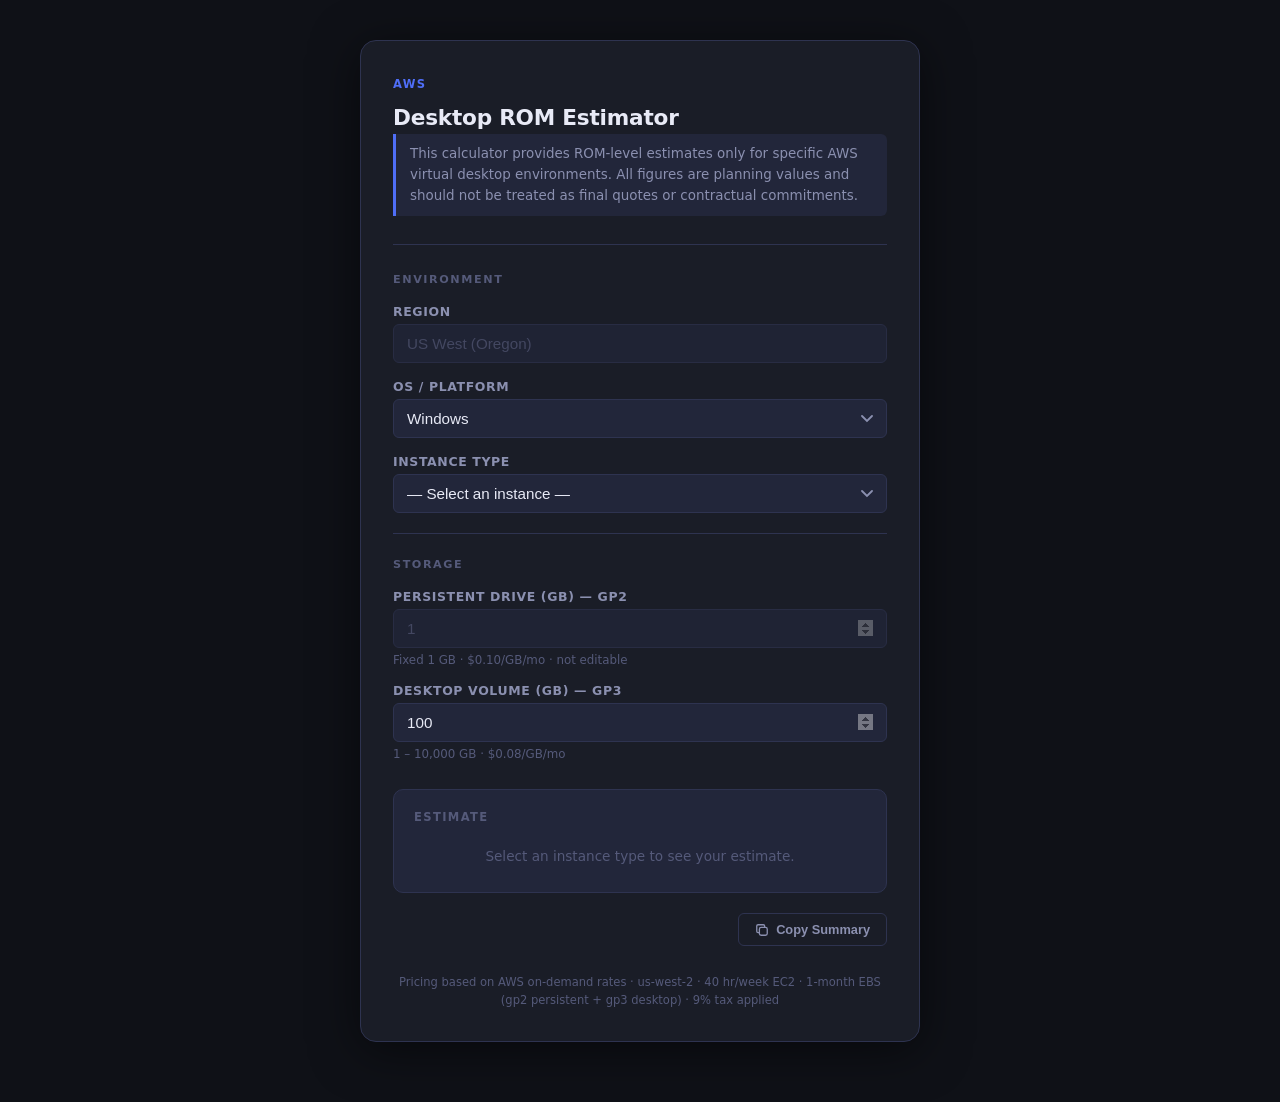
==== index.html @ 1c87abca "added g4dn.xlarge instance" ====
<!DOCTYPE html>
<html lang="en">
<head>
  <meta charset="UTF-8" />
  <meta name="viewport" content="width=device-width, initial-scale=1.0" />
  <title>Desktop ROM Estimator</title>
  <style>
    *, *::before, *::after { box-sizing: border-box; margin: 0; padding: 0; }

    :root {
      --bg: #0f1117;
      --surface: #1a1d27;
      --surface2: #22263a;
      --border: #2e3350;
      --accent: #4f6ef7;
      --accent-glow: rgba(79,110,247,0.18);
      --text: #e8eaf6;
      --text-muted: #8b90b0;
      --text-dim: #555a7a;
      --green: #3ecf8e;
      --amber: #f5a623;
      --red: #e05c5c;
      --radius: 10px;
      --radius-sm: 6px;
    }

    body {
      font-family: 'Inter', 'Segoe UI', system-ui, sans-serif;
      background: var(--bg);
      color: var(--text);
      min-height: 100vh;
      display: flex;
      align-items: flex-start;
      justify-content: center;
      padding: 40px 16px 60px;
    }

    .card {
      background: var(--surface);
      border: 1px solid var(--border);
      border-radius: 16px;
      width: 100%;
      max-width: 560px;
      padding: 36px 32px 32px;
      box-shadow: 0 8px 48px rgba(0,0,0,0.5);
    }

    /* ── Header ── */
    .header { margin-bottom: 28px; }
    .header h1 {
      font-size: 1.35rem;
      font-weight: 700;
      letter-spacing: -0.01em;
      color: var(--text);
      margin-bottom: 4px;
    }
    .header .subtitle {
      font-size: 0.72rem;
      font-weight: 600;
      letter-spacing: 0.12em;
      text-transform: uppercase;
      color: var(--accent);
      margin-bottom: 14px;
    }
    .header .disclaimer {
      font-size: 0.84rem;
      color: var(--text-muted);
      line-height: 1.55;
      background: var(--surface2);
      border-left: 3px solid var(--accent);
      border-radius: 0 var(--radius-sm) var(--radius-sm) 0;
      padding: 10px 14px;
    }

    /* ── Divider ── */
    .divider {
      border: none;
      border-top: 1px solid var(--border);
      margin: 24px 0;
    }

    /* ── Form ── */
    .form-grid {
      display: flex;
      flex-direction: column;
      gap: 16px;
    }

    .field { display: flex; flex-direction: column; gap: 5px; }
    .field label {
      font-size: 0.78rem;
      font-weight: 600;
      letter-spacing: 0.05em;
      text-transform: uppercase;
      color: var(--text-muted);
    }

    .field input,
    .field select {
      background: var(--surface2);
      border: 1px solid var(--border);
      border-radius: var(--radius-sm);
      color: var(--text);
      font-size: 0.95rem;
      padding: 10px 13px;
      width: 100%;
      outline: none;
      transition: border-color 0.15s, box-shadow 0.15s;
      appearance: none;
      -webkit-appearance: none;
    }
    .field select {
      background-image: url("data:image/svg+xml,%3Csvg xmlns='http://www.w3.org/2000/svg' width='12' height='8' viewBox='0 0 12 8'%3E%3Cpath d='M1 1l5 5 5-5' stroke='%238b90b0' stroke-width='1.8' fill='none' stroke-linecap='round'/%3E%3C/svg%3E");
      background-repeat: no-repeat;
      background-position: right 13px center;
      padding-right: 36px;
      cursor: pointer;
    }
    .field input:focus,
    .field select:focus {
      border-color: var(--accent);
      box-shadow: 0 0 0 3px var(--accent-glow);
    }
    .field input[readonly],
    .field input:disabled {
      color: var(--text-dim);
      cursor: not-allowed;
      opacity: 0.7;
    }
    .field input[type="number"]::-webkit-inner-spin-button,
    .field input[type="number"]::-webkit-outer-spin-button { opacity: 0.4; }

    /* Checkbox — must NOT inherit the input reset rules */
    .field input[type="checkbox"] {
      appearance: auto;
      -webkit-appearance: auto;
      background: revert;
      border: revert;
      padding: revert;
      width: 15px;
      height: 15px;
      accent-color: var(--accent);
      cursor: pointer;
      flex-shrink: 0;
      transition: none;
      box-shadow: none;
    }
    .field input[type="checkbox"]:focus {
      border: revert;
      box-shadow: none;
    }

    .field select option:disabled {
      color: var(--text);
      background: var(--surface2);
    }

    .field .hint {
      font-size: 0.74rem;
      color: var(--text-dim);
    }

    /* ── Section label ── */
    .section-label {
      font-size: 0.7rem;
      font-weight: 700;
      letter-spacing: 0.14em;
      text-transform: uppercase;
      color: var(--text-dim);
      margin-bottom: 2px;
      margin-top: 4px;
    }

    /* ── Results ── */
    .results {
      background: var(--surface2);
      border: 1px solid var(--border);
      border-radius: var(--radius);
      padding: 20px;
      margin-top: 28px;
    }
    .results-title {
      font-size: 0.72rem;
      font-weight: 700;
      letter-spacing: 0.12em;
      text-transform: uppercase;
      color: var(--text-dim);
      margin-bottom: 16px;
    }

    .result-row {
      display: flex;
      justify-content: space-between;
      align-items: baseline;
      padding: 8px 0;
      border-bottom: 1px solid var(--border);
      gap: 12px;
    }
    .result-row:last-child { border-bottom: none; padding-bottom: 0; }

    .result-row .label {
      font-size: 0.85rem;
      color: var(--text-muted);
      flex-shrink: 0;
    }
    .result-row .sub {
      font-size: 0.72rem;
      color: var(--text-dim);
      margin-top: 2px;
    }
    .result-row .value {
      font-size: 1rem;
      font-weight: 600;
      font-variant-numeric: tabular-nums;
      color: var(--text);
      text-align: right;
    }
    .result-row.total .label { font-size: 0.9rem; font-weight: 700; color: var(--text); }
    .result-row.total .value { font-size: 1.25rem; color: var(--green); }

    .placeholder-msg {
      font-size: 0.85rem;
      color: var(--text-dim);
      text-align: center;
      padding: 8px 0;
    }

    /* ── Copy button ── */
    .copy-row {
      display: flex;
      justify-content: flex-end;
      margin-top: 20px;
    }
    .btn-copy {
      display: inline-flex;
      align-items: center;
      gap: 7px;
      background: transparent;
      border: 1px solid var(--border);
      border-radius: var(--radius-sm);
      color: var(--text-muted);
      font-size: 0.8rem;
      font-weight: 600;
      padding: 8px 16px;
      cursor: pointer;
      transition: border-color 0.15s, color 0.15s, background 0.15s;
    }
    .btn-copy:hover {
      border-color: var(--accent);
      color: var(--text);
      background: var(--accent-glow);
    }
    .btn-copy.copied {
      border-color: var(--green);
      color: var(--green);
    }
    .btn-copy svg { flex-shrink: 0; }

    /* ── Footer ── */
    .footer {
      margin-top: 28px;
      font-size: 0.72rem;
      color: var(--text-dim);
      text-align: center;
      line-height: 1.5;
    }
  </style>
</head>
<body>
<div class="card">

  <!-- Header -->
  <div class="header">
    <div class="subtitle">AWS</div>
    <h1>Desktop ROM Estimator</h1>
    <p class="disclaimer">
      This calculator provides ROM-level estimates only for specific AWS virtual desktop environments.
      All figures are planning values and should not be treated as
      final quotes or contractual commitments.
    </p>
  </div>

  <hr class="divider" />

  <!-- Form -->
  <div class="form-grid">

    <div class="section-label">Environment</div>

    <div class="field">
      <label for="region">Region</label>
      <input id="region" type="text" value="US West (Oregon)" readonly />
    </div>

    <div class="field">
      <label for="os">OS / Platform</label>
      <select id="os">
        <option value="linux">Linux</option>
        <option value="windows" selected>Windows</option>
      </select>
    </div>

    <div class="field">
      <label for="instance">Instance Type</label>
      <select id="instance">
        <option value="" selected>— Select an instance —</option>
        <option value="t3a.large">t3a.large</option>
        <option value="t3a.xlarge">t3a.xlarge</option>
        <option value="m5.xlarge">m5.xlarge</option>
        <option value="g4ad.xlarge">g4ad.xlarge</option>
        <option value="g4dn.xlarge">g4dn.xlarge</option>
      </select>
    </div>

    <div class="field" id="marketplace-field" style="display:none">
      <label style="display:flex;align-items:center;gap:8px;cursor:pointer;text-transform:none;letter-spacing:0;font-size:0.88rem;font-weight:500;color:var(--text-muted)">
        <input type="checkbox" id="marketplace-ubuntu" />
        Marketplace Ubuntu? <span style="font-size:0.72rem;color:var(--text-dim);margin-left:4px">(+$0.05/hr)</span>
      </label>
    </div>

    <hr class="divider" style="margin:4px 0" />
    <div class="section-label">Storage</div>

    <div class="field">
      <label for="persistent">Persistent Drive (GB) — gp2</label>
      <input id="persistent" type="number" value="1" readonly />
      <span class="hint">Fixed 1 GB · $0.10/GB/mo · not editable</span>
    </div>

    <div class="field">
      <label for="desktop">Desktop Volume (GB) — gp3</label>
      <input id="desktop" type="number" value="100" min="1" max="10000" />
      <span class="hint">1 – 10,000 GB · $0.08/GB/mo</span>
    </div>

  </div>

  <!-- Results -->
  <div class="results" id="results">
    <div class="results-title">Estimate</div>
    <div class="placeholder-msg" id="placeholder">Select an instance type to see your estimate.</div>

    <div id="result-rows" style="display:none">
      <div class="result-row">
        <div>
          <div class="label">EC2 Compute — 1 week</div>
          <div class="sub" id="ec2-sub"></div>
        </div>
        <div class="value" id="ec2-val"></div>
      </div>
      <div class="result-row">
        <div>
          <div class="label">EBS Storage — 1 month</div>
          <div class="sub" id="ebs-sub"></div>
        </div>
        <div class="value" id="ebs-val"></div>
      </div>
      <div class="result-row total">
        <div>
          <div class="label">Monthly Total</div>
          <div class="sub" style="font-size:0.7rem;color:var(--text-dim)">EC2 × 4 wks + EBS · incl. 9% tax</div>
        </div>
        <div class="value" id="total-val"></div>
      </div>
    </div>
  </div>

  <!-- Copy button -->
  <div class="copy-row">
    <button class="btn-copy" id="copy-btn" onclick="copyEstimate()">
      <svg width="14" height="14" viewBox="0 0 16 16" fill="none" xmlns="http://www.w3.org/2000/svg">
        <rect x="5" y="5" width="9" height="9" rx="2" stroke="currentColor" stroke-width="1.5"/>
        <path d="M11 5V3.5A1.5 1.5 0 0 0 9.5 2H3.5A1.5 1.5 0 0 0 2 3.5V9.5A1.5 1.5 0 0 0 3.5 11H5" stroke="currentColor" stroke-width="1.5" stroke-linecap="round"/>
      </svg>
      Copy Summary
    </button>
  </div>

  <div class="footer">
    Pricing based on AWS on-demand rates · us-west-2 · 40 hr/week EC2 · 1-month EBS (gp2 persistent + gp3 desktop) · 9% tax applied
  </div>

</div>

<script>
  const RATES = {
    't3a.large':  { windows: 0.1028,   linux: 0.0752  },
    't3a.xlarge': { windows: 0.224,    linux: 0.1504  },
    'm5.xlarge':  { windows: 0.376,    linux: 0.192   },
    'g4ad.xlarge':{ windows: 0.56253,  linux: 0.37853 },
    'g4dn.xlarge':{ windows: 0.71,  linux: 0.526 },
  };

  const EBS_GP2_RATE = 0.10; // $/GB/month — persistent drive only
  const EBS_GP3_RATE = 0.08; // $/GB/month — desktop volume only
  const MARKETPLACE_UBUNTU_RATE = 0.05; // $/hr addon (Linux only)
  const TAX = 0.09;
  const EC2_HOURS = 40;

  function fmt(n) {
    return '$' + n.toLocaleString('en-US', { minimumFractionDigits: 2, maximumFractionDigits: 2 });
  }

  function calc() {
    const instance  = document.getElementById('instance').value;
    const os        = document.getElementById('os').value;
    const gbPersist = parseFloat(document.getElementById('persistent').value) || 1;
    const gbDesktop = parseFloat(document.getElementById('desktop').value) || 0;

    const placeholder = document.getElementById('placeholder');
    const resultRows  = document.getElementById('result-rows');

    if (!instance) {
      placeholder.style.display = '';
      resultRows.style.display  = 'none';
      return;
    }

    placeholder.style.display = 'none';
    resultRows.style.display  = '';

    const baseRate           = RATES[instance][os];
    const marketplaceChecked = os === 'linux' && document.getElementById('marketplace-ubuntu').checked;
    const effectiveRate      = baseRate + (marketplaceChecked ? MARKETPLACE_UBUNTU_RATE : 0);

    // EC2: 40 hrs × effective rate × (1 + tax)
    const ec2Total = effectiveRate * EC2_HOURS * (1 + TAX);

    // EBS: persistent drive on gp2, desktop volume on gp3 — priced independently
    const ebsGp2Total = gbPersist * EBS_GP2_RATE * (1 + TAX);
    const ebsGp3Total = gbDesktop * EBS_GP3_RATE * (1 + TAX);
    const ebsTotal    = ebsGp2Total + ebsGp3Total;

    // Monthly total: 4 weeks of EC2 + one month of EBS
    const monthlyTotal = (ec2Total * 4) + ebsTotal;

    const osLabel = os === 'windows' ? 'Windows' : 'Linux';
    const rateLabel = marketplaceChecked
      ? `${fmt(baseRate)}/hr + $0.05 Marketplace = ${fmt(effectiveRate)}/hr`
      : `${fmt(effectiveRate)}/hr`;

    document.getElementById('ec2-sub').textContent =
      `${instance} · ${osLabel} · ${rateLabel} × ${EC2_HOURS} hrs + 9% tax`;
    document.getElementById('ec2-val').textContent = fmt(ec2Total);

    document.getElementById('ebs-sub').textContent =
      `gp2: ${gbPersist} GB × $0.10  +  gp3: ${gbDesktop} GB × $0.08  +  9% tax`;
    document.getElementById('ebs-val').textContent = fmt(ebsTotal);

    document.getElementById('total-val').textContent = fmt(monthlyTotal);
  }

  function copyEstimate() {
    const instance  = document.getElementById('instance').value;
    const os        = document.getElementById('os').value;
    const gbPersist = parseFloat(document.getElementById('persistent').value) || 1;
    const gbDesktop = parseFloat(document.getElementById('desktop').value) || 0;

    if (!instance) {
      alert('Please select an instance type before copying.');
      return;
    }

    const osLabel            = os === 'windows' ? 'Windows' : 'Linux';
    const baseRate           = RATES[instance][os];
    const marketplaceChecked = os === 'linux' && document.getElementById('marketplace-ubuntu').checked;
    const effectiveRate      = baseRate + (marketplaceChecked ? MARKETPLACE_UBUNTU_RATE : 0);

    const ec2Total    = effectiveRate * EC2_HOURS * (1 + TAX);
    const ebsGp2Total = gbPersist * EBS_GP2_RATE * (1 + TAX);
    const ebsGp3Total = gbDesktop * EBS_GP3_RATE * (1 + TAX);
    const ebsTotal    = ebsGp2Total + ebsGp3Total;
    const monthlyTotal = (ec2Total * 4) + ebsTotal;

    const now = new Date().toLocaleDateString('en-US', { year: 'numeric', month: 'long', day: 'numeric' });
    const marketplaceLine = marketplaceChecked ? `  Marketplace Ubuntu:  Yes (+$0.05/hr)` : null;
    const rateLabel = marketplaceChecked
      ? `${fmt(baseRate)}/hr + $0.05 Marketplace = ${fmt(effectiveRate)}/hr`
      : `${fmt(effectiveRate)}/hr`;

    const lines = [
      '── AWS Desktop ROM Estimate ──',
      `Generated: ${now}`,
      '',
      'Configuration',
      `  Region:              US West (Oregon)`,
      `  OS / Platform:       ${osLabel}`,
      `  Instance Type:       ${instance}`,
      marketplaceLine,
      `  Persistent Drive:    ${gbPersist} GB (gp2 · $0.10/GB/mo)`,
      `  Desktop Volume:      ${gbDesktop} GB (gp3 · $0.08/GB/mo)`,
      '',
      'Estimate (ROM-level, incl. 9% tax)',
      `  EC2 Compute (1 wk):  ${fmt(ec2Total)}`,
      `    ${instance} · ${osLabel} · ${rateLabel} × ${EC2_HOURS} hrs`,
      '',
      `  EBS Storage (1 mo):  ${fmt(ebsTotal)}`,
      `    gp2: ${gbPersist} GB × $0.10  +  gp3: ${gbDesktop} GB × $0.08`,
      '',
      `  MONTHLY TOTAL:       ${fmt(monthlyTotal)}`,
      `    (EC2 × 4 wks + EBS)`,
      '',
      'Note: ROM-level estimate only. Not a final quote.',
    ].filter(l => l !== null).join('\n');

    navigator.clipboard.writeText(lines).then(() => {
      const btn = document.getElementById('copy-btn');
      btn.classList.add('copied');
      btn.innerHTML = `<svg width="14" height="14" viewBox="0 0 16 16" fill="none" xmlns="http://www.w3.org/2000/svg"><path d="M3 8l4 4 6-6" stroke="currentColor" stroke-width="2" stroke-linecap="round" stroke-linejoin="round"/></svg> Copied!`;
      setTimeout(() => {
        btn.classList.remove('copied');
        btn.innerHTML = `<svg width="14" height="14" viewBox="0 0 16 16" fill="none" xmlns="http://www.w3.org/2000/svg"><rect x="5" y="5" width="9" height="9" rx="2" stroke="currentColor" stroke-width="1.5"/><path d="M11 5V3.5A1.5 1.5 0 0 0 9.5 2H3.5A1.5 1.5 0 0 0 2 3.5V9.5A1.5 1.5 0 0 0 3.5 11H5" stroke="currentColor" stroke-width="1.5" stroke-linecap="round"/></svg> Copy Summary`;
      }, 2500);
    });
  }

  // Show/hide Marketplace Ubuntu checkbox; clear it when switching away from Linux
  function updateMarketplaceVisibility() {
    const os = document.getElementById('os').value;
    document.getElementById('marketplace-field').style.display = os === 'linux' ? '' : 'none';
    if (os !== 'linux') document.getElementById('marketplace-ubuntu').checked = false;
    calc();
  }

  // Wire up inputs
  document.getElementById('os').addEventListener('change', updateMarketplaceVisibility);
  document.getElementById('marketplace-ubuntu').addEventListener('change', calc);
  ['instance', 'desktop'].forEach(id => {
    document.getElementById(id).addEventListener('change', calc);
    document.getElementById(id).addEventListener('input', calc);
  });

  // Initial state (Windows selected by default — marketplace hidden)
  updateMarketplaceVisibility();
</script>
</body>
</html>
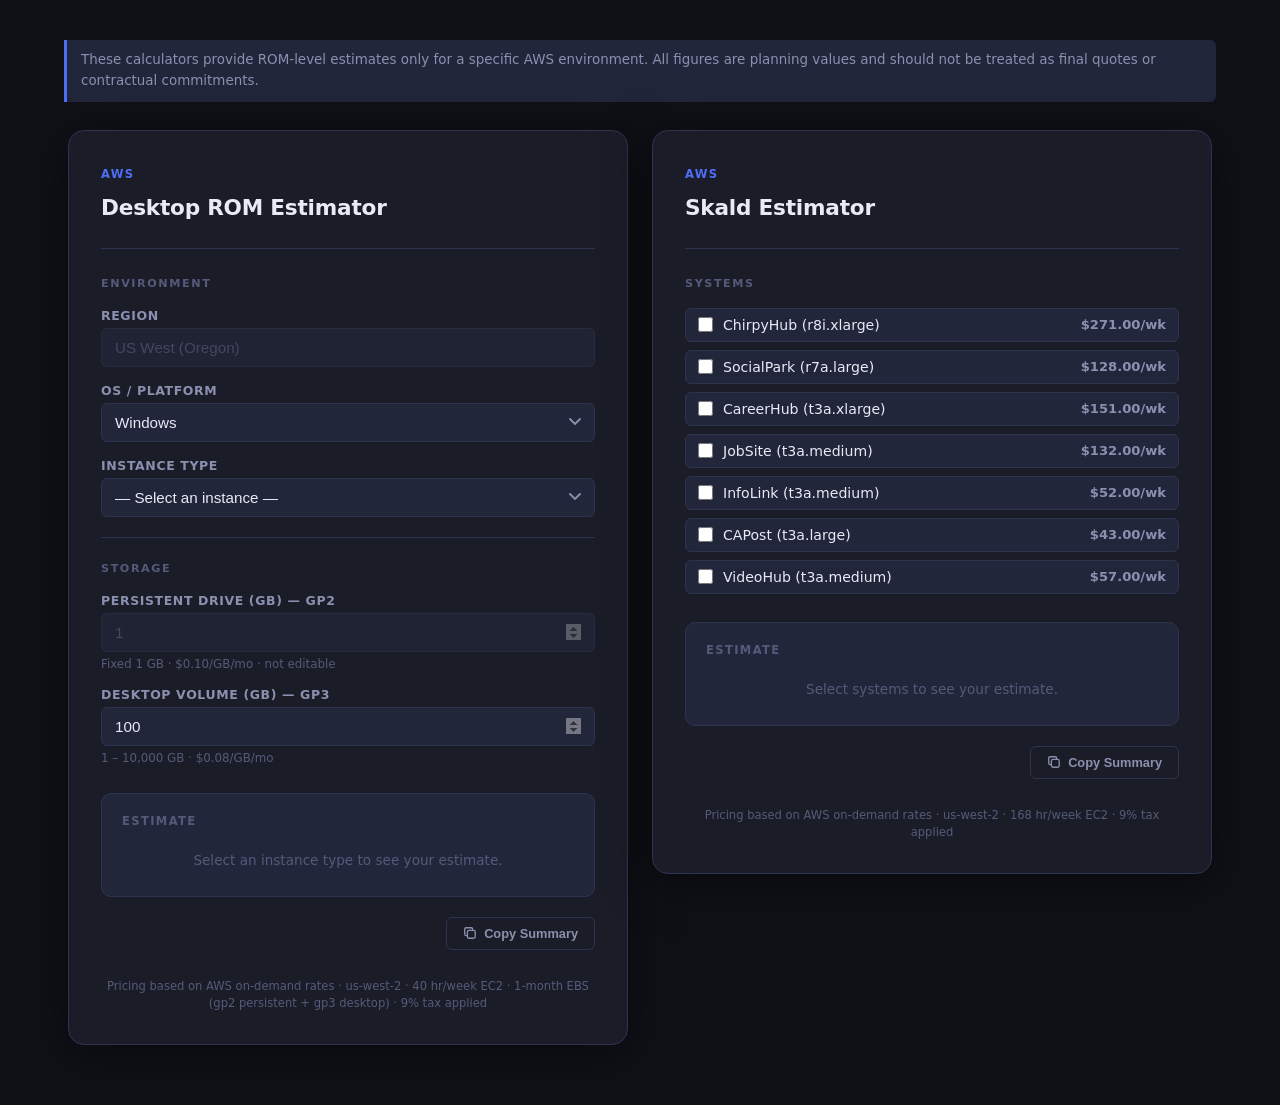
==== commit 66abbf9c: "added Skald estimator" ====
--- a/index.html
+++ b/index.html
@@ -29,10 +29,29 @@
       background: var(--bg);
       color: var(--text);
       min-height: 100vh;
+      padding: 40px 16px 60px;
+    }
+
+    /* ── Disclaimer ── */
+    .disclaimer {
+      max-width: 1152px;
+      margin: 0 auto 28px;
+      font-size: 0.84rem;
+      color: var(--text-muted);
+      line-height: 1.55;
+      background: var(--surface2);
+      border-left: 3px solid var(--accent);
+      border-radius: 0 var(--radius-sm) var(--radius-sm) 0;
+      padding: 10px 14px;
+    }
+
+    /* ── Card grid ── */
+    .page {
       display: flex;
+      flex-wrap: wrap;
+      gap: 24px;
+      justify-content: center;
       align-items: flex-start;
-      justify-content: center;
-      padding: 40px 16px 60px;
     }
 
     .card {
@@ -61,15 +80,6 @@
       text-transform: uppercase;
       color: var(--accent);
       margin-bottom: 14px;
-    }
-    .header .disclaimer {
-      font-size: 0.84rem;
-      color: var(--text-muted);
-      line-height: 1.55;
-      background: var(--surface2);
-      border-left: 3px solid var(--accent);
-      border-radius: 0 var(--radius-sm) var(--radius-sm) 0;
-      padding: 10px 14px;
     }
 
     /* ── Divider ── */
@@ -150,11 +160,6 @@
       box-shadow: none;
     }
 
-    .field select option:disabled {
-      color: var(--text);
-      background: var(--surface2);
-    }
-
     .field .hint {
       font-size: 0.74rem;
       color: var(--text-dim);
@@ -169,6 +174,49 @@
       color: var(--text-dim);
       margin-bottom: 2px;
       margin-top: 4px;
+    }
+
+    /* ── Checkbox group ── */
+    .check-grid {
+      display: flex;
+      flex-direction: column;
+      gap: 8px;
+    }
+    .check-item {
+      display: flex;
+      align-items: center;
+      gap: 10px;
+      background: var(--surface2);
+      border: 1px solid var(--border);
+      border-radius: var(--radius-sm);
+      padding: 8px 12px;
+      cursor: pointer;
+      transition: border-color 0.15s, background 0.15s;
+    }
+    .check-item:hover {
+      border-color: var(--accent);
+      background: rgba(79,110,247,0.06);
+    }
+    .check-item input[type="checkbox"] {
+      appearance: auto;
+      -webkit-appearance: auto;
+      width: 15px;
+      height: 15px;
+      accent-color: var(--accent);
+      cursor: pointer;
+      flex-shrink: 0;
+    }
+    .check-item .check-label {
+      font-size: 0.88rem;
+      font-weight: 500;
+      color: var(--text);
+    }
+    .check-item .check-price {
+      margin-left: auto;
+      font-size: 0.82rem;
+      font-weight: 600;
+      color: var(--text-muted);
+      font-variant-numeric: tabular-nums;
     }
 
     /* ── Results ── */
@@ -267,134 +315,219 @@
   </style>
 </head>
 <body>
-<div class="card">
-
-  <!-- Header -->
-  <div class="header">
-    <div class="subtitle">AWS</div>
-    <h1>Desktop ROM Estimator</h1>
-    <p class="disclaimer">
-      This calculator provides ROM-level estimates only for specific AWS virtual desktop environments.
-      All figures are planning values and should not be treated as
-      final quotes or contractual commitments.
-    </p>
+
+<div class="disclaimer">
+  These calculators provide ROM-level estimates only for a specific AWS environment.
+  All figures are planning values and should not be treated as
+  final quotes or contractual commitments.
+</div>
+
+<div class="page">
+
+  <!-- ═══════════ Desktop ROM Estimator ═══════════ -->
+  <div class="card">
+
+    <div class="header">
+      <div class="subtitle">AWS</div>
+      <h1>Desktop ROM Estimator</h1>
+    </div>
+
+    <hr class="divider" />
+
+    <div class="form-grid">
+
+      <div class="section-label">Environment</div>
+
+      <div class="field">
+        <label for="region">Region</label>
+        <input id="region" type="text" value="US West (Oregon)" readonly />
+      </div>
+
+      <div class="field">
+        <label for="os">OS / Platform</label>
+        <select id="os">
+          <option value="linux">Linux</option>
+          <option value="windows" selected>Windows</option>
+        </select>
+      </div>
+
+      <div class="field">
+        <label for="instance">Instance Type</label>
+        <select id="instance">
+          <option value="" selected>— Select an instance —</option>
+          <option value="t3a.large">t3a.large</option>
+          <option value="t3a.xlarge">t3a.xlarge</option>
+          <option value="m5.xlarge">m5.xlarge</option>
+          <option value="g4ad.xlarge">g4ad.xlarge</option>
+          <option value="g4dn.xlarge">g4dn.xlarge</option>
+        </select>
+      </div>
+
+      <div class="field" id="marketplace-field" style="display:none">
+        <label style="display:flex;align-items:center;gap:8px;cursor:pointer;text-transform:none;letter-spacing:0;font-size:0.88rem;font-weight:500;color:var(--text-muted)">
+          <input type="checkbox" id="marketplace-ubuntu" />
+          Marketplace Ubuntu? <span style="font-size:0.72rem;color:var(--text-dim);margin-left:4px">(+$0.05/hr)</span>
+        </label>
+      </div>
+
+      <hr class="divider" style="margin:4px 0" />
+      <div class="section-label">Storage</div>
+
+      <div class="field">
+        <label for="persistent">Persistent Drive (GB) — gp2</label>
+        <input id="persistent" type="number" value="1" readonly />
+        <span class="hint">Fixed 1 GB · $0.10/GB/mo · not editable</span>
+      </div>
+
+      <div class="field">
+        <label for="desktop">Desktop Volume (GB) — gp3</label>
+        <input id="desktop" type="number" value="100" min="1" max="10000" />
+        <span class="hint">1 – 10,000 GB · $0.08/GB/mo</span>
+      </div>
+
+    </div>
+
+    <!-- Results -->
+    <div class="results" id="results">
+      <div class="results-title">Estimate</div>
+      <div class="placeholder-msg" id="placeholder">Select an instance type to see your estimate.</div>
+
+      <div id="result-rows" style="display:none">
+        <div class="result-row">
+          <div>
+            <div class="label">EC2 Compute — 1 week</div>
+            <div class="sub" id="ec2-sub"></div>
+          </div>
+          <div class="value" id="ec2-val"></div>
+        </div>
+        <div class="result-row">
+          <div>
+            <div class="label">EBS Storage — 1 month</div>
+            <div class="sub" id="ebs-sub"></div>
+          </div>
+          <div class="value" id="ebs-val"></div>
+        </div>
+        <div class="result-row total">
+          <div>
+            <div class="label">Monthly Total</div>
+            <div class="sub" style="font-size:0.7rem;color:var(--text-dim)">EC2 × 4 wks + EBS · incl. 9% tax</div>
+          </div>
+          <div class="value" id="total-val"></div>
+        </div>
+      </div>
+    </div>
+
+    <!-- Copy button -->
+    <div class="copy-row">
+      <button class="btn-copy" id="copy-btn" onclick="copyEstimate()">
+        <svg width="14" height="14" viewBox="0 0 16 16" fill="none" xmlns="http://www.w3.org/2000/svg">
+          <rect x="5" y="5" width="9" height="9" rx="2" stroke="currentColor" stroke-width="1.5"/>
+          <path d="M11 5V3.5A1.5 1.5 0 0 0 9.5 2H3.5A1.5 1.5 0 0 0 2 3.5V9.5A1.5 1.5 0 0 0 3.5 11H5" stroke="currentColor" stroke-width="1.5" stroke-linecap="round"/>
+        </svg>
+        Copy Summary
+      </button>
+    </div>
+
+    <div class="footer">
+      Pricing based on AWS on-demand rates · us-west-2 · 40 hr/week EC2 · 1-month EBS (gp2 persistent + gp3 desktop) · 9% tax applied
+    </div>
+
   </div>
 
-  <hr class="divider" />
-
-  <!-- Form -->
-  <div class="form-grid">
-
-    <div class="section-label">Environment</div>
-
-    <div class="field">
-      <label for="region">Region</label>
-      <input id="region" type="text" value="US West (Oregon)" readonly />
-    </div>
-
-    <div class="field">
-      <label for="os">OS / Platform</label>
-      <select id="os">
-        <option value="linux">Linux</option>
-        <option value="windows" selected>Windows</option>
-      </select>
-    </div>
-
-    <div class="field">
-      <label for="instance">Instance Type</label>
-      <select id="instance">
-        <option value="" selected>— Select an instance —</option>
-        <option value="t3a.large">t3a.large</option>
-        <option value="t3a.xlarge">t3a.xlarge</option>
-        <option value="m5.xlarge">m5.xlarge</option>
-        <option value="g4ad.xlarge">g4ad.xlarge</option>
-        <option value="g4dn.xlarge">g4dn.xlarge</option>
-      </select>
-    </div>
-
-    <div class="field" id="marketplace-field" style="display:none">
-      <label style="display:flex;align-items:center;gap:8px;cursor:pointer;text-transform:none;letter-spacing:0;font-size:0.88rem;font-weight:500;color:var(--text-muted)">
-        <input type="checkbox" id="marketplace-ubuntu" />
-        Marketplace Ubuntu? <span style="font-size:0.72rem;color:var(--text-dim);margin-left:4px">(+$0.05/hr)</span>
-      </label>
-    </div>
-
-    <hr class="divider" style="margin:4px 0" />
-    <div class="section-label">Storage</div>
-
-    <div class="field">
-      <label for="persistent">Persistent Drive (GB) — gp2</label>
-      <input id="persistent" type="number" value="1" readonly />
-      <span class="hint">Fixed 1 GB · $0.10/GB/mo · not editable</span>
-    </div>
-
-    <div class="field">
-      <label for="desktop">Desktop Volume (GB) — gp3</label>
-      <input id="desktop" type="number" value="100" min="1" max="10000" />
-      <span class="hint">1 – 10,000 GB · $0.08/GB/mo</span>
+  <!-- ═══════════ Skald Estimator ═══════════ -->
+  <div class="card">
+
+    <div class="header">
+      <div class="subtitle">AWS</div>
+      <h1>Skald Estimator</h1>
+    </div>
+
+    <hr class="divider" />
+
+    <div class="form-grid">
+
+      <div class="section-label">Systems</div>
+
+      <div class="check-grid">
+        <label class="check-item">
+          <input type="checkbox" class="skald-check" data-system="ChirpyHub" />
+          <span class="check-label">ChirpyHub (r8i.xlarge)</span>
+          <span class="check-price">$271.00/wk</span>
+        </label>
+        <label class="check-item">
+          <input type="checkbox" class="skald-check" data-system="SocialPark" />
+          <span class="check-label">SocialPark (r7a.large)</span>
+          <span class="check-price">$128.00/wk</span>
+        </label>
+        <label class="check-item">
+          <input type="checkbox" class="skald-check" data-system="CareerHub" />
+          <span class="check-label">CareerHub (t3a.xlarge)</span>
+          <span class="check-price">$151.00/wk</span>
+        </label>
+        <label class="check-item">
+          <input type="checkbox" class="skald-check" data-system="JobSite" />
+          <span class="check-label">JobSite (t3a.medium)</span>
+          <span class="check-price">$132.00/wk</span>
+        </label>
+        <label class="check-item">
+          <input type="checkbox" class="skald-check" data-system="InfoLink" />
+          <span class="check-label">InfoLink (t3a.medium)</span>
+          <span class="check-price">$52.00/wk</span>
+        </label>
+        <label class="check-item">
+          <input type="checkbox" class="skald-check" data-system="CAPost" />
+          <span class="check-label">CAPost (t3a.large)</span>
+          <span class="check-price">$43.00/wk</span>
+        </label>
+        <label class="check-item">
+          <input type="checkbox" class="skald-check" data-system="VideoHub" />
+          <span class="check-label">VideoHub (t3a.medium)</span>
+          <span class="check-price">$57.00/wk</span>
+        </label>
+      </div>
+
+    </div>
+
+    <!-- Results -->
+    <div class="results" id="skald-results">
+      <div class="results-title">Estimate</div>
+      <div class="placeholder-msg" id="skald-placeholder">Select systems to see your estimate.</div>
+
+      <div id="skald-result-rows" style="display:none"></div>
+    </div>
+
+    <!-- Copy button -->
+    <div class="copy-row">
+      <button class="btn-copy" id="skald-copy-btn" onclick="copySkaldEstimate()">
+        <svg width="14" height="14" viewBox="0 0 16 16" fill="none" xmlns="http://www.w3.org/2000/svg">
+          <rect x="5" y="5" width="9" height="9" rx="2" stroke="currentColor" stroke-width="1.5"/>
+          <path d="M11 5V3.5A1.5 1.5 0 0 0 9.5 2H3.5A1.5 1.5 0 0 0 2 3.5V9.5A1.5 1.5 0 0 0 3.5 11H5" stroke="currentColor" stroke-width="1.5" stroke-linecap="round"/>
+        </svg>
+        Copy Summary
+      </button>
+    </div>
+
+    <div class="footer">
+      Pricing based on AWS on-demand rates · us-west-2 · 168 hr/week EC2 · 9% tax applied
     </div>
 
   </div>
 
-  <!-- Results -->
-  <div class="results" id="results">
-    <div class="results-title">Estimate</div>
-    <div class="placeholder-msg" id="placeholder">Select an instance type to see your estimate.</div>
-
-    <div id="result-rows" style="display:none">
-      <div class="result-row">
-        <div>
-          <div class="label">EC2 Compute — 1 week</div>
-          <div class="sub" id="ec2-sub"></div>
-        </div>
-        <div class="value" id="ec2-val"></div>
-      </div>
-      <div class="result-row">
-        <div>
-          <div class="label">EBS Storage — 1 month</div>
-          <div class="sub" id="ebs-sub"></div>
-        </div>
-        <div class="value" id="ebs-val"></div>
-      </div>
-      <div class="result-row total">
-        <div>
-          <div class="label">Monthly Total</div>
-          <div class="sub" style="font-size:0.7rem;color:var(--text-dim)">EC2 × 4 wks + EBS · incl. 9% tax</div>
-        </div>
-        <div class="value" id="total-val"></div>
-      </div>
-    </div>
-  </div>
-
-  <!-- Copy button -->
-  <div class="copy-row">
-    <button class="btn-copy" id="copy-btn" onclick="copyEstimate()">
-      <svg width="14" height="14" viewBox="0 0 16 16" fill="none" xmlns="http://www.w3.org/2000/svg">
-        <rect x="5" y="5" width="9" height="9" rx="2" stroke="currentColor" stroke-width="1.5"/>
-        <path d="M11 5V3.5A1.5 1.5 0 0 0 9.5 2H3.5A1.5 1.5 0 0 0 2 3.5V9.5A1.5 1.5 0 0 0 3.5 11H5" stroke="currentColor" stroke-width="1.5" stroke-linecap="round"/>
-      </svg>
-      Copy Summary
-    </button>
-  </div>
-
-  <div class="footer">
-    Pricing based on AWS on-demand rates · us-west-2 · 40 hr/week EC2 · 1-month EBS (gp2 persistent + gp3 desktop) · 9% tax applied
-  </div>
-
 </div>
 
 <script>
+  /* ═══════════ Desktop ROM Estimator ═══════════ */
   const RATES = {
     't3a.large':  { windows: 0.1028,   linux: 0.0752  },
     't3a.xlarge': { windows: 0.224,    linux: 0.1504  },
     'm5.xlarge':  { windows: 0.376,    linux: 0.192   },
     'g4ad.xlarge':{ windows: 0.56253,  linux: 0.37853 },
-    'g4dn.xlarge':{ windows: 0.71,  linux: 0.526 },
+    'g4dn.xlarge':{ windows: 0.71,     linux: 0.526   },
   };
 
-  const EBS_GP2_RATE = 0.10; // $/GB/month — persistent drive only
-  const EBS_GP3_RATE = 0.08; // $/GB/month — desktop volume only
-  const MARKETPLACE_UBUNTU_RATE = 0.05; // $/hr addon (Linux only)
+  const EBS_GP2_RATE = 0.10;
+  const EBS_GP3_RATE = 0.08;
+  const MARKETPLACE_UBUNTU_RATE = 0.05;
   const TAX = 0.09;
   const EC2_HOURS = 40;
 
@@ -424,15 +557,12 @@
     const marketplaceChecked = os === 'linux' && document.getElementById('marketplace-ubuntu').checked;
     const effectiveRate      = baseRate + (marketplaceChecked ? MARKETPLACE_UBUNTU_RATE : 0);
 
-    // EC2: 40 hrs × effective rate × (1 + tax)
     const ec2Total = effectiveRate * EC2_HOURS * (1 + TAX);
 
-    // EBS: persistent drive on gp2, desktop volume on gp3 — priced independently
     const ebsGp2Total = gbPersist * EBS_GP2_RATE * (1 + TAX);
     const ebsGp3Total = gbDesktop * EBS_GP3_RATE * (1 + TAX);
     const ebsTotal    = ebsGp2Total + ebsGp3Total;
 
-    // Monthly total: 4 weeks of EC2 + one month of EBS
     const monthlyTotal = (ec2Total * 4) + ebsTotal;
 
     const osLabel = os === 'windows' ? 'Windows' : 'Linux';
@@ -515,7 +645,6 @@
     });
   }
 
-  // Show/hide Marketplace Ubuntu checkbox; clear it when switching away from Linux
   function updateMarketplaceVisibility() {
     const os = document.getElementById('os').value;
     document.getElementById('marketplace-field').style.display = os === 'linux' ? '' : 'none';
@@ -523,7 +652,6 @@
     calc();
   }
 
-  // Wire up inputs
   document.getElementById('os').addEventListener('change', updateMarketplaceVisibility);
   document.getElementById('marketplace-ubuntu').addEventListener('change', calc);
   ['instance', 'desktop'].forEach(id => {
@@ -531,8 +659,110 @@
     document.getElementById(id).addEventListener('input', calc);
   });
 
-  // Initial state (Windows selected by default — marketplace hidden)
   updateMarketplaceVisibility();
+
+  /* ═══════════ Skald Estimator ═══════════ */
+  const SKALD_RATES = {
+    ChirpyHub:  271.00,
+    SocialPark: 128.00,
+    CareerHub:  151.00,
+    JobSite:    132.00,
+    InfoLink:    52.00,
+    CAPost:      43.00,
+    VideoHub:    57.00,
+  };
+
+  function calcSkald() {
+    const checks    = document.querySelectorAll('.skald-check:checked');
+    const placeholder = document.getElementById('skald-placeholder');
+    const resultRows  = document.getElementById('skald-result-rows');
+
+    if (checks.length === 0) {
+      placeholder.style.display = '';
+      resultRows.style.display  = 'none';
+      return;
+    }
+
+    placeholder.style.display = 'none';
+    resultRows.style.display  = '';
+
+    let total = 0;
+    let html = '';
+
+    checks.forEach(cb => {
+      const name = cb.dataset.system;
+      const cost = SKALD_RATES[name];
+      total += cost;
+      html += `
+        <div class="result-row">
+          <div class="label">${name}</div>
+          <div class="value">${fmt(cost)}/wk</div>
+        </div>`;
+    });
+
+    const monthlyTotal = total * 4;
+
+    html += `
+      <div class="result-row total">
+        <div>
+          <div class="label">Weekly Total</div>
+          <div class="sub" style="font-size:0.7rem;color:var(--text-dim)">incl. 9% tax · × 4 wks = ${fmt(monthlyTotal)}/mo</div>
+        </div>
+        <div class="value">${fmt(total)}/wk</div>
+      </div>`;
+
+    resultRows.innerHTML = html;
+  }
+
+  function copySkaldEstimate() {
+    const checks = document.querySelectorAll('.skald-check:checked');
+    if (checks.length === 0) {
+      alert('Please select at least one system before copying.');
+      return;
+    }
+
+    const now = new Date().toLocaleDateString('en-US', { year: 'numeric', month: 'long', day: 'numeric' });
+    let total = 0;
+
+    const systemLines = [];
+    checks.forEach(cb => {
+      const name = cb.dataset.system;
+      const cost = SKALD_RATES[name];
+      total += cost;
+      systemLines.push(`  ${name.padEnd(14)} ${fmt(cost)}/wk`);
+    });
+
+    const weeklyTotal = total;
+    const monthlyTotal = weeklyTotal * 4;
+
+    const lines = [
+      '── AWS Skald Estimate ──',
+      `Generated: ${now}`,
+      '',
+      'Selected Systems',
+      ...systemLines,
+      '',
+      'Estimate (incl. 9% tax)',
+      `  Weekly Total:        ${fmt(weeklyTotal)}`,
+      `  Monthly Total:       ${fmt(monthlyTotal)}  (weekly × 4)`,
+      '',
+      'Note: ROM-level estimate only. Not a final quote.',
+    ].join('\n');
+
+    navigator.clipboard.writeText(lines).then(() => {
+      const btn = document.getElementById('skald-copy-btn');
+      btn.classList.add('copied');
+      btn.innerHTML = `<svg width="14" height="14" viewBox="0 0 16 16" fill="none" xmlns="http://www.w3.org/2000/svg"><path d="M3 8l4 4 6-6" stroke="currentColor" stroke-width="2" stroke-linecap="round" stroke-linejoin="round"/></svg> Copied!`;
+      setTimeout(() => {
+        btn.classList.remove('copied');
+        btn.innerHTML = `<svg width="14" height="14" viewBox="0 0 16 16" fill="none" xmlns="http://www.w3.org/2000/svg"><rect x="5" y="5" width="9" height="9" rx="2" stroke="currentColor" stroke-width="1.5"/><path d="M11 5V3.5A1.5 1.5 0 0 0 9.5 2H3.5A1.5 1.5 0 0 0 2 3.5V9.5A1.5 1.5 0 0 0 3.5 11H5" stroke="currentColor" stroke-width="1.5" stroke-linecap="round"/></svg> Copy Summary`;
+      }, 2500);
+    });
+  }
+
+  document.querySelectorAll('.skald-check').forEach(cb => {
+    cb.addEventListener('change', calcSkald);
+  });
 </script>
 </body>
-</html>+</html>
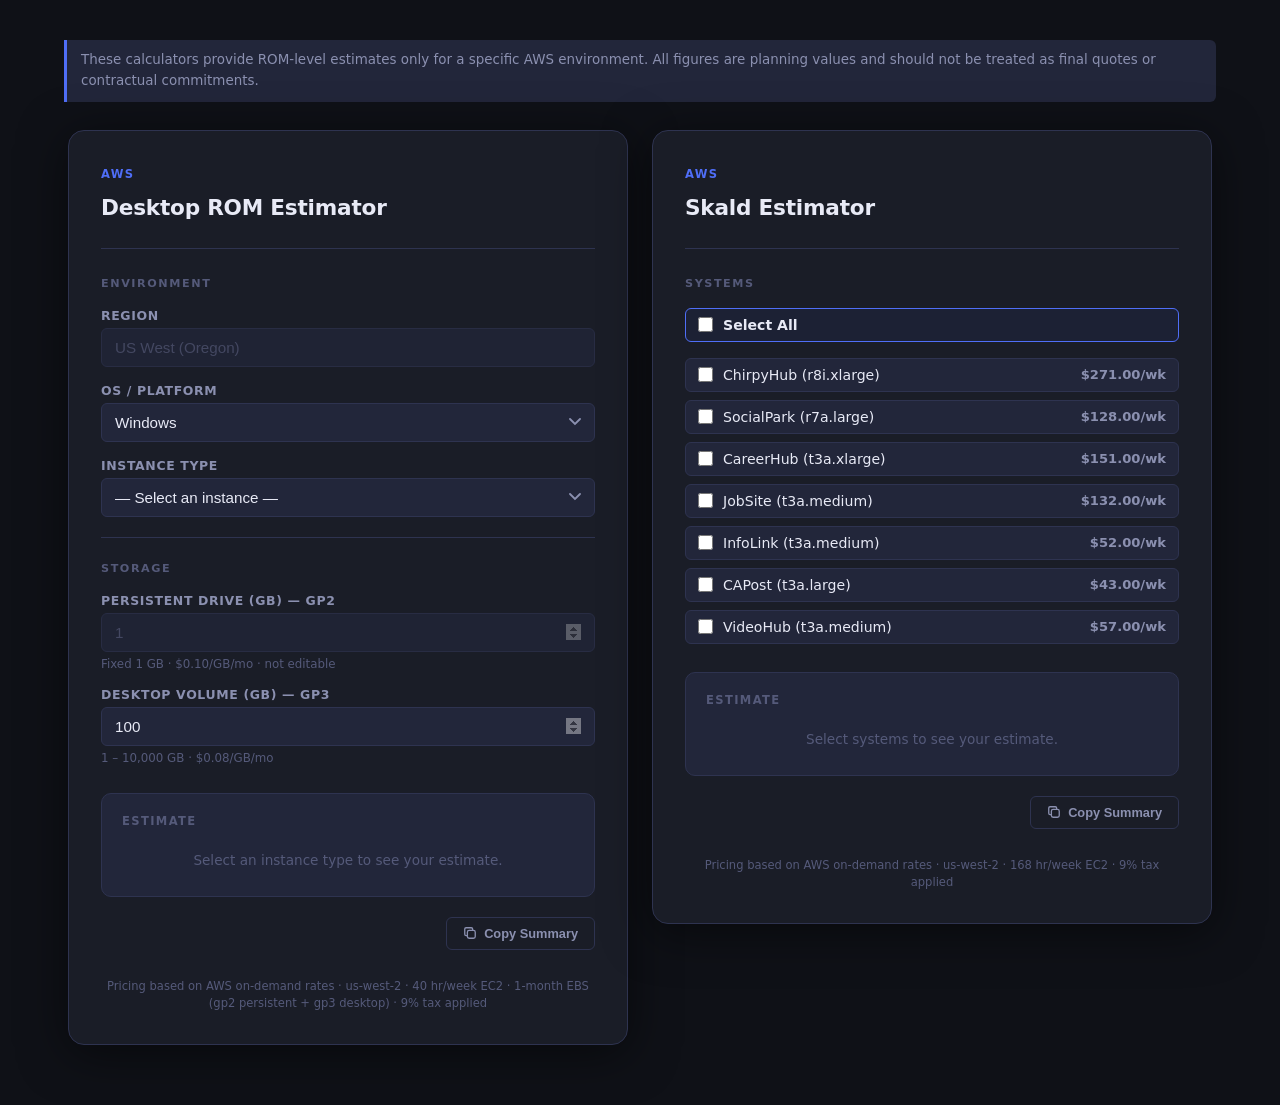
==== commit 4a406892: "added select all check box to the Skald Estimator" ====
--- a/index.html
+++ b/index.html
@@ -447,6 +447,11 @@
     <div class="form-grid">
 
       <div class="section-label">Systems</div>
+
+      <label class="check-item" style="border-color:var(--accent);background:rgba(79,110,247,0.06)">
+        <input type="checkbox" id="skald-all" />
+        <span class="check-label" style="font-weight:600">Select All</span>
+      </label>
 
       <div class="check-grid">
         <label class="check-item">
@@ -674,8 +679,11 @@
 
   function calcSkald() {
     const checks    = document.querySelectorAll('.skald-check:checked');
+    const all       = document.querySelectorAll('.skald-check').length;
     const placeholder = document.getElementById('skald-placeholder');
     const resultRows  = document.getElementById('skald-result-rows');
+
+    document.getElementById('skald-all').checked = checks.length === all;
 
     if (checks.length === 0) {
       placeholder.style.display = '';
@@ -763,6 +771,12 @@
   document.querySelectorAll('.skald-check').forEach(cb => {
     cb.addEventListener('change', calcSkald);
   });
+
+  document.getElementById('skald-all').addEventListener('change', function () {
+    const checked = this.checked;
+    document.querySelectorAll('.skald-check').forEach(cb => cb.checked = checked);
+    calcSkald();
+  });
 </script>
 </body>
 </html>
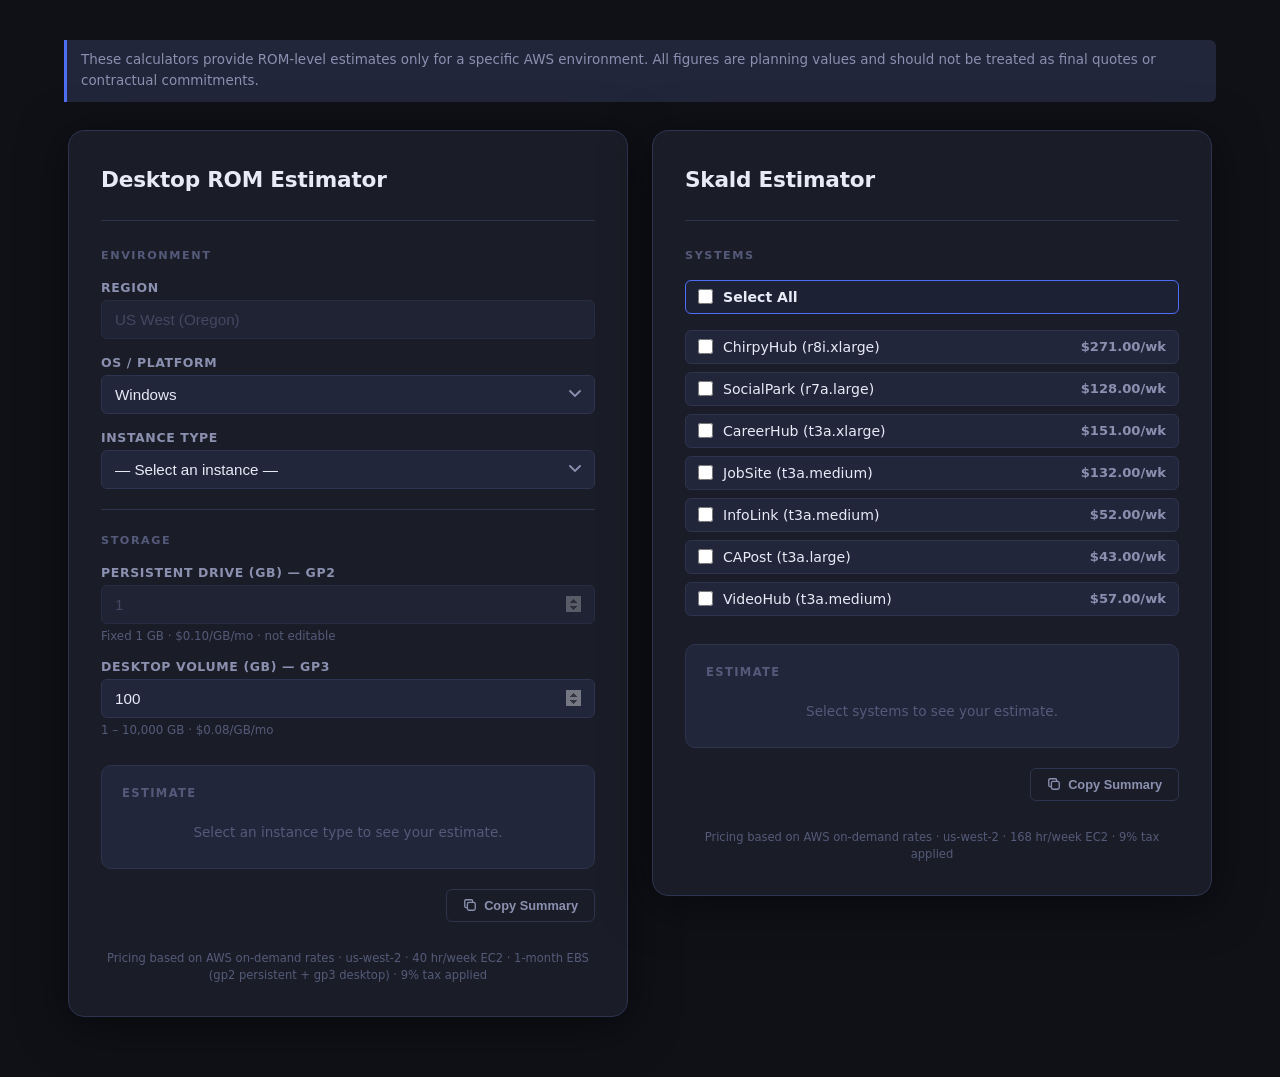
==== commit bbf8e5f7: "made const SKALD_RATES the single source of truth for pricing, so price updates do not have to be ma" ====
--- a/index.html
+++ b/index.html
@@ -328,7 +328,6 @@
   <div class="card">
 
     <div class="header">
-      <div class="subtitle">AWS</div>
       <h1>Desktop ROM Estimator</h1>
     </div>
 
@@ -438,7 +437,6 @@
   <div class="card">
 
     <div class="header">
-      <div class="subtitle">AWS</div>
       <h1>Skald Estimator</h1>
     </div>
 
@@ -453,43 +451,7 @@
         <span class="check-label" style="font-weight:600">Select All</span>
       </label>
 
-      <div class="check-grid">
-        <label class="check-item">
-          <input type="checkbox" class="skald-check" data-system="ChirpyHub" />
-          <span class="check-label">ChirpyHub (r8i.xlarge)</span>
-          <span class="check-price">$271.00/wk</span>
-        </label>
-        <label class="check-item">
-          <input type="checkbox" class="skald-check" data-system="SocialPark" />
-          <span class="check-label">SocialPark (r7a.large)</span>
-          <span class="check-price">$128.00/wk</span>
-        </label>
-        <label class="check-item">
-          <input type="checkbox" class="skald-check" data-system="CareerHub" />
-          <span class="check-label">CareerHub (t3a.xlarge)</span>
-          <span class="check-price">$151.00/wk</span>
-        </label>
-        <label class="check-item">
-          <input type="checkbox" class="skald-check" data-system="JobSite" />
-          <span class="check-label">JobSite (t3a.medium)</span>
-          <span class="check-price">$132.00/wk</span>
-        </label>
-        <label class="check-item">
-          <input type="checkbox" class="skald-check" data-system="InfoLink" />
-          <span class="check-label">InfoLink (t3a.medium)</span>
-          <span class="check-price">$52.00/wk</span>
-        </label>
-        <label class="check-item">
-          <input type="checkbox" class="skald-check" data-system="CAPost" />
-          <span class="check-label">CAPost (t3a.large)</span>
-          <span class="check-price">$43.00/wk</span>
-        </label>
-        <label class="check-item">
-          <input type="checkbox" class="skald-check" data-system="VideoHub" />
-          <span class="check-label">VideoHub (t3a.medium)</span>
-          <span class="check-price">$57.00/wk</span>
-        </label>
-      </div>
+      <div class="check-grid" id="skald-checks"></div>
 
     </div>
 
@@ -668,13 +630,13 @@
 
   /* ═══════════ Skald Estimator ═══════════ */
   const SKALD_RATES = {
-    ChirpyHub:  271.00,
-    SocialPark: 128.00,
-    CareerHub:  151.00,
-    JobSite:    132.00,
-    InfoLink:    52.00,
-    CAPost:      43.00,
-    VideoHub:    57.00,
+    ChirpyHub:  { label: 'ChirpyHub (r8i.xlarge)',   price: 271.00 },
+    SocialPark: { label: 'SocialPark (r7a.large)',    price: 128.00 },
+    CareerHub:  { label: 'CareerHub (t3a.xlarge)',    price: 151.00 },
+    JobSite:    { label: 'JobSite (t3a.medium)',      price: 132.00 },
+    InfoLink:   { label: 'InfoLink (t3a.medium)',     price:  52.00 },
+    CAPost:     { label: 'CAPost (t3a.large)',        price:  43.00 },
+    VideoHub:   { label: 'VideoHub (t3a.medium)',     price:  57.00 },
   };
 
   function calcSkald() {
@@ -699,11 +661,11 @@
 
     checks.forEach(cb => {
       const name = cb.dataset.system;
-      const cost = SKALD_RATES[name];
+      const cost = SKALD_RATES[name].price;
       total += cost;
       html += `
         <div class="result-row">
-          <div class="label">${name}</div>
+          <div class="label">${SKALD_RATES[name].label}</div>
           <div class="value">${fmt(cost)}/wk</div>
         </div>`;
     });
@@ -735,9 +697,9 @@
     const systemLines = [];
     checks.forEach(cb => {
       const name = cb.dataset.system;
-      const cost = SKALD_RATES[name];
+      const cost = SKALD_RATES[name].price;
       total += cost;
-      systemLines.push(`  ${name.padEnd(14)} ${fmt(cost)}/wk`);
+      systemLines.push(`  ${SKALD_RATES[name].label.padEnd(28)} ${fmt(cost)}/wk`);
     });
 
     const weeklyTotal = total;
@@ -768,6 +730,17 @@
     });
   }
 
+  // Generate Skald checkboxes from SKALD_RATES
+  const skaldGrid = document.getElementById('skald-checks');
+  Object.entries(SKALD_RATES).forEach(([key, { label, price }]) => {
+    skaldGrid.insertAdjacentHTML('beforeend', `
+      <label class="check-item">
+        <input type="checkbox" class="skald-check" data-system="${key}" />
+        <span class="check-label">${label}</span>
+        <span class="check-price">${fmt(price)}/wk</span>
+      </label>`);
+  });
+
   document.querySelectorAll('.skald-check').forEach(cb => {
     cb.addEventListener('change', calcSkald);
   });
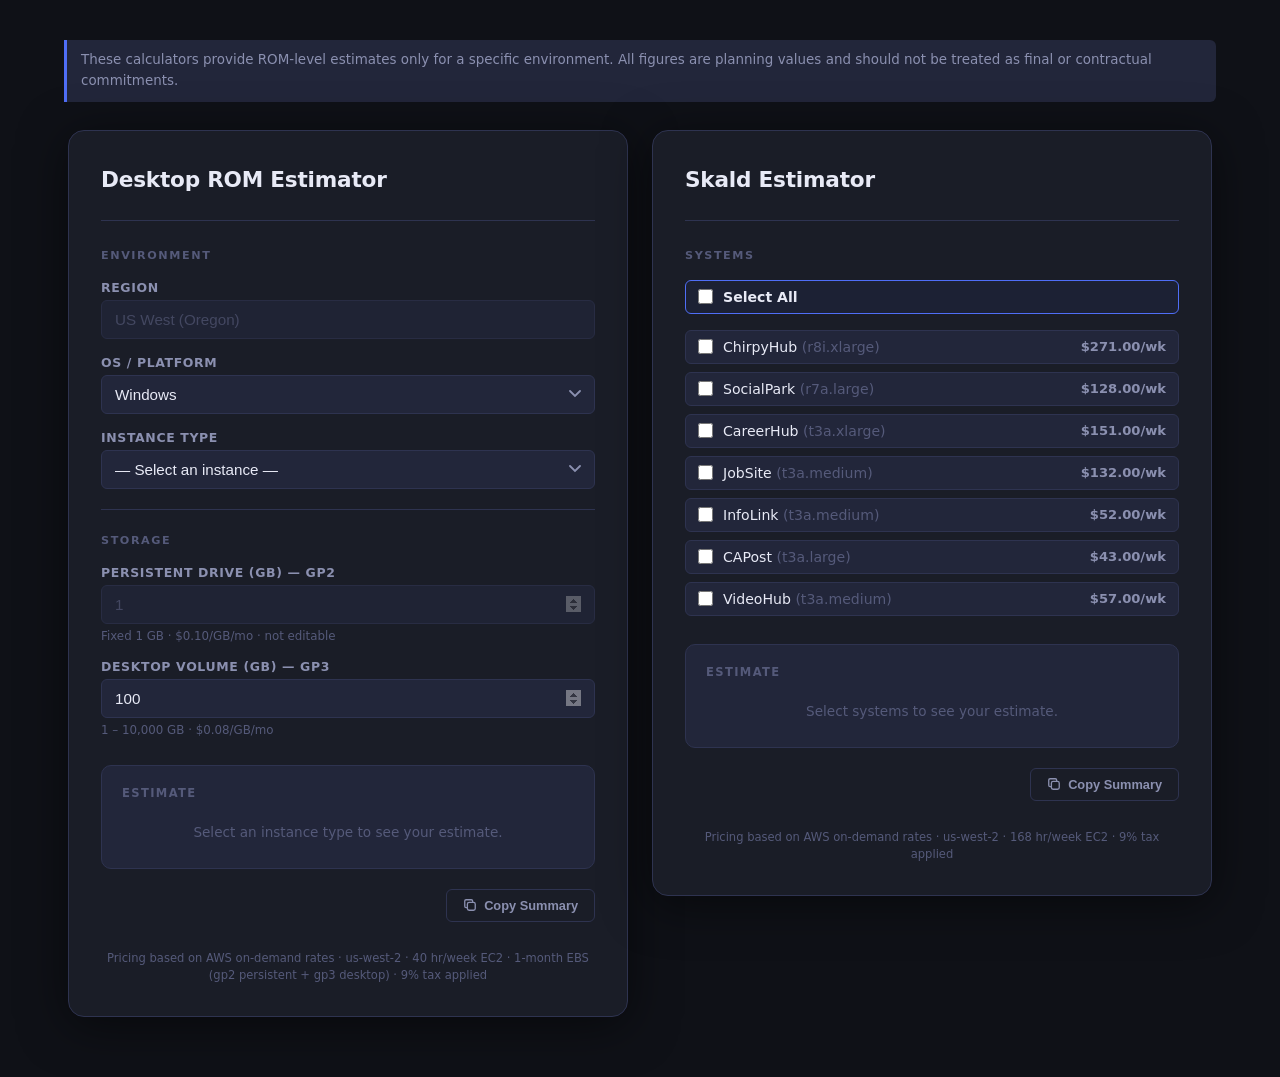
==== commit e8ef7954: "minor content wording changes" ====
--- a/index.html
+++ b/index.html
@@ -218,6 +218,9 @@
       color: var(--text-muted);
       font-variant-numeric: tabular-nums;
     }
+    .check-item .check-instance {
+      color: var(--text-dim);
+    }
 
     /* ── Results ── */
     .results {
@@ -317,9 +320,9 @@
 <body>
 
 <div class="disclaimer">
-  These calculators provide ROM-level estimates only for a specific AWS environment.
+  These calculators provide ROM-level estimates only for a specific environment.
   All figures are planning values and should not be treated as
-  final quotes or contractual commitments.
+  final or contractual commitments.
 </div>
 
 <div class="page">
@@ -733,10 +736,11 @@
   // Generate Skald checkboxes from SKALD_RATES
   const skaldGrid = document.getElementById('skald-checks');
   Object.entries(SKALD_RATES).forEach(([key, { label, price }]) => {
+    const labelHtml = label.replace(/ \(([^)]+)\)/, ' <span class="check-instance">($1)</span>');
     skaldGrid.insertAdjacentHTML('beforeend', `
       <label class="check-item">
         <input type="checkbox" class="skald-check" data-system="${key}" />
-        <span class="check-label">${label}</span>
+        <span class="check-label">${labelHtml}</span>
         <span class="check-price">${fmt(price)}/wk</span>
       </label>`);
   });
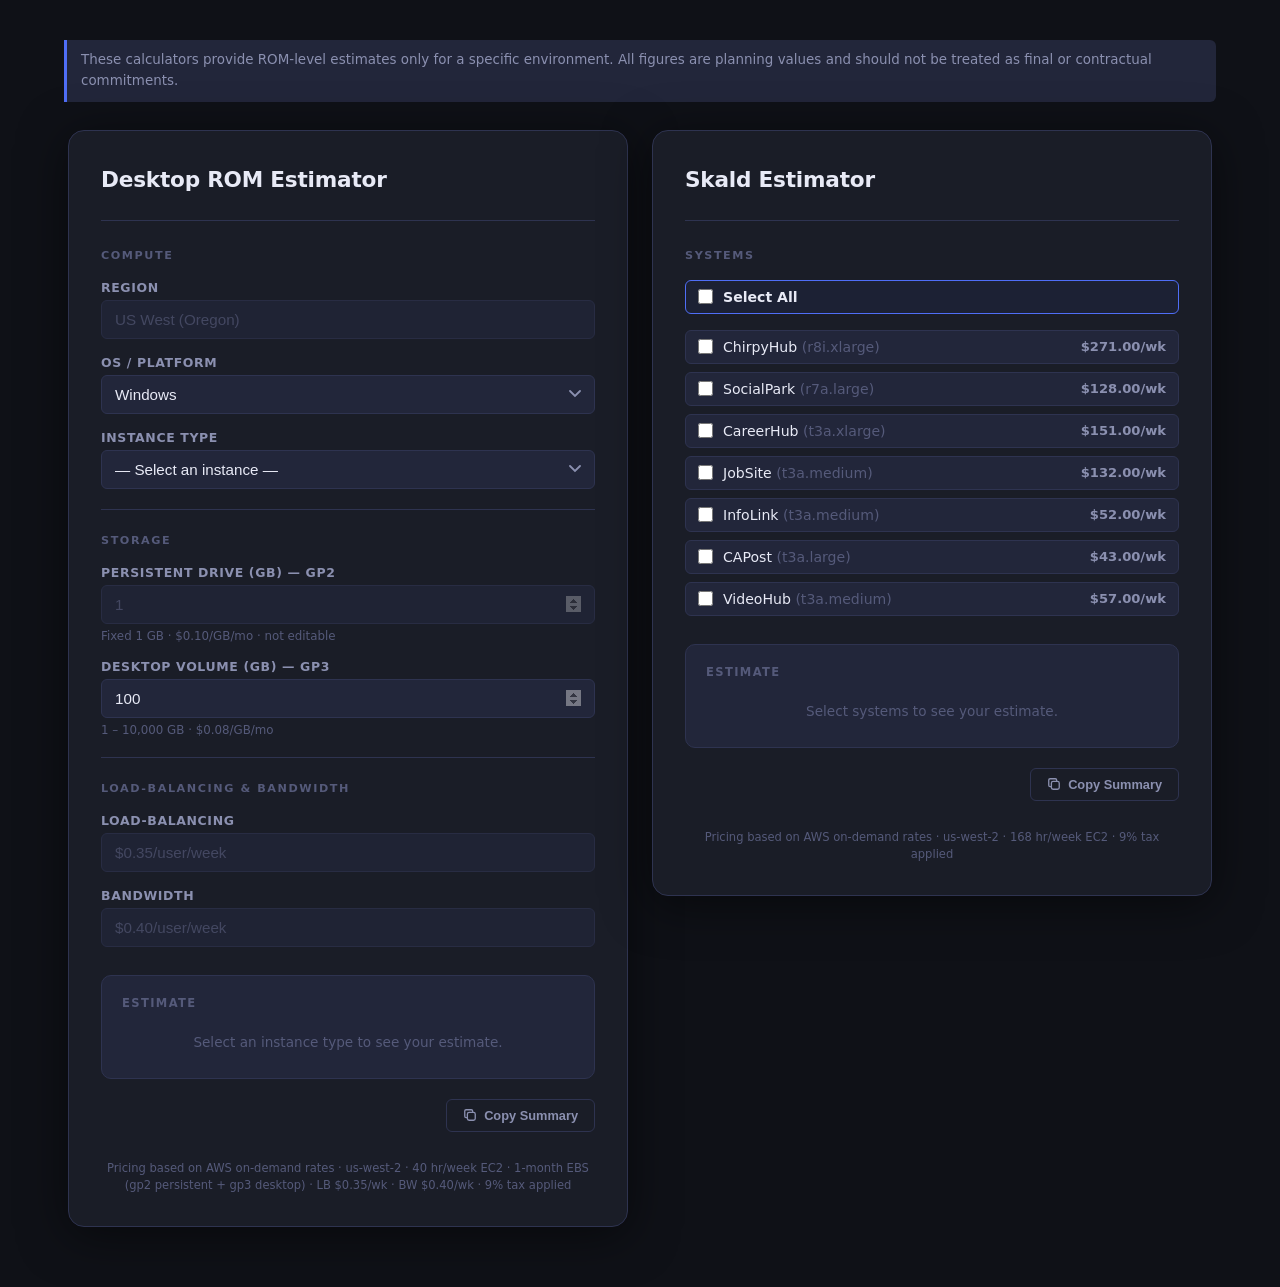
==== commit 9e5331fc: "added load-balancing & bandwidth to the desktop estimates." ====
--- a/index.html
+++ b/index.html
@@ -338,7 +338,7 @@
 
     <div class="form-grid">
 
-      <div class="section-label">Environment</div>
+      <div class="section-label">Compute</div>
 
       <div class="field">
         <label for="region">Region</label>
@@ -385,6 +385,19 @@
         <label for="desktop">Desktop Volume (GB) — gp3</label>
         <input id="desktop" type="number" value="100" min="1" max="10000" />
         <span class="hint">1 – 10,000 GB · $0.08/GB/mo</span>
+      </div>
+
+      <hr class="divider" style="margin:4px 0" />
+      <div class="section-label">Load-Balancing & Bandwidth</div>
+
+      <div class="field">
+        <label for="lb">Load-Balancing</label>
+        <input id="lb" type="text" value="$0.35/user/week" readonly />
+      </div>
+
+      <div class="field">
+        <label for="bw">Bandwidth</label>
+        <input id="bw" type="text" value="$0.40/user/week" readonly />
       </div>
 
     </div>
@@ -409,10 +422,22 @@
           </div>
           <div class="value" id="ebs-val"></div>
         </div>
+        <div class="result-row">
+          <div>
+            <div class="label">Load-Balancing — 1 week</div>
+          </div>
+          <div class="value" id="lb-val"></div>
+        </div>
+        <div class="result-row">
+          <div>
+            <div class="label">Bandwidth — 1 week</div>
+          </div>
+          <div class="value" id="bw-val"></div>
+        </div>
         <div class="result-row total">
           <div>
             <div class="label">Monthly Total</div>
-            <div class="sub" style="font-size:0.7rem;color:var(--text-dim)">EC2 × 4 wks + EBS · incl. 9% tax</div>
+            <div class="sub" style="font-size:0.7rem;color:var(--text-dim)">EC2 × 4 wks + EBS + LB &amp; BW × 4 wks · incl. 9% tax</div>
           </div>
           <div class="value" id="total-val"></div>
         </div>
@@ -431,7 +456,7 @@
     </div>
 
     <div class="footer">
-      Pricing based on AWS on-demand rates · us-west-2 · 40 hr/week EC2 · 1-month EBS (gp2 persistent + gp3 desktop) · 9% tax applied
+      Pricing based on AWS on-demand rates · us-west-2 · 40 hr/week EC2 · 1-month EBS (gp2 persistent + gp3 desktop) · LB $0.35/wk · BW $0.40/wk · 9% tax applied
     </div>
 
   </div>
@@ -500,6 +525,8 @@
   const MARKETPLACE_UBUNTU_RATE = 0.05;
   const TAX = 0.09;
   const EC2_HOURS = 40;
+  const LB_WEEKLY = 0.35;
+  const BW_WEEKLY = 0.40;
 
   function fmt(n) {
     return '$' + n.toLocaleString('en-US', { minimumFractionDigits: 2, maximumFractionDigits: 2 });
@@ -533,7 +560,7 @@
     const ebsGp3Total = gbDesktop * EBS_GP3_RATE * (1 + TAX);
     const ebsTotal    = ebsGp2Total + ebsGp3Total;
 
-    const monthlyTotal = (ec2Total * 4) + ebsTotal;
+    const monthlyTotal = (ec2Total * 4) + ebsTotal + ((LB_WEEKLY + BW_WEEKLY) * 4);
 
     const osLabel = os === 'windows' ? 'Windows' : 'Linux';
     const rateLabel = marketplaceChecked
@@ -547,6 +574,9 @@
     document.getElementById('ebs-sub').textContent =
       `gp2: ${gbPersist} GB × $0.10  +  gp3: ${gbDesktop} GB × $0.08  +  9% tax`;
     document.getElementById('ebs-val').textContent = fmt(ebsTotal);
+
+    document.getElementById('lb-val').textContent = fmt(LB_WEEKLY);
+    document.getElementById('bw-val').textContent = fmt(BW_WEEKLY);
 
     document.getElementById('total-val').textContent = fmt(monthlyTotal);
   }
@@ -571,7 +601,7 @@
     const ebsGp2Total = gbPersist * EBS_GP2_RATE * (1 + TAX);
     const ebsGp3Total = gbDesktop * EBS_GP3_RATE * (1 + TAX);
     const ebsTotal    = ebsGp2Total + ebsGp3Total;
-    const monthlyTotal = (ec2Total * 4) + ebsTotal;
+    const monthlyTotal = (ec2Total * 4) + ebsTotal + ((LB_WEEKLY + BW_WEEKLY) * 4);
 
     const now = new Date().toLocaleDateString('en-US', { year: 'numeric', month: 'long', day: 'numeric' });
     const marketplaceLine = marketplaceChecked ? `  Marketplace Ubuntu:  Yes (+$0.05/hr)` : null;
@@ -598,8 +628,11 @@
       `  EBS Storage (1 mo):  ${fmt(ebsTotal)}`,
       `    gp2: ${gbPersist} GB × $0.10  +  gp3: ${gbDesktop} GB × $0.08`,
       '',
+      `  Load-Balancing (1 wk):  ${fmt(LB_WEEKLY)}`,
+      `  Bandwidth (1 wk):       ${fmt(BW_WEEKLY)}`,
+      '',
       `  MONTHLY TOTAL:       ${fmt(monthlyTotal)}`,
-      `    (EC2 × 4 wks + EBS)`,
+      `    (EC2 × 4 wks + EBS + LB & BW × 4 wks)`,
       '',
       'Note: ROM-level estimate only. Not a final quote.',
     ].filter(l => l !== null).join('\n');
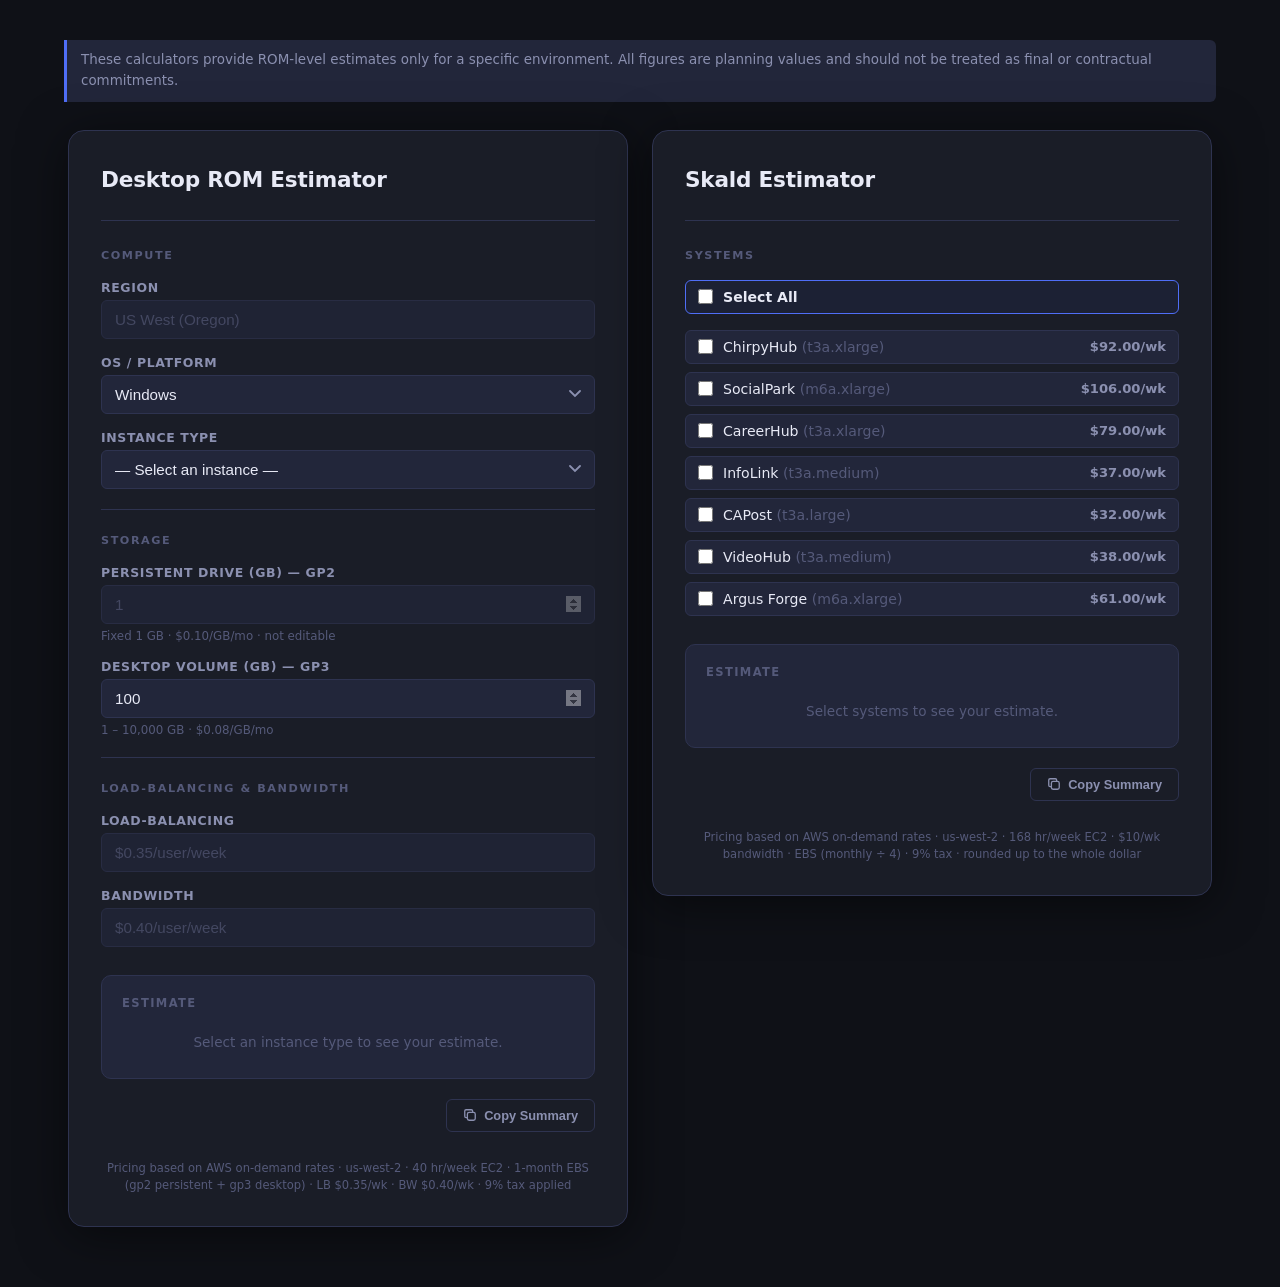
==== commit f82c33c7: "Move all pricing into rates.js; Skald prices calculated from components" ====
--- a/index.html
+++ b/index.html
@@ -503,30 +503,17 @@
     </div>
 
     <div class="footer">
-      Pricing based on AWS on-demand rates · us-west-2 · 168 hr/week EC2 · 9% tax applied
+      Pricing based on AWS on-demand rates · us-west-2 · 168 hr/week EC2 · $10/wk bandwidth · EBS (monthly ÷ 4) · 9% tax · rounded up to the whole dollar
     </div>
 
   </div>
 
 </div>
 
+<script src="rates.js"></script>
 <script>
   /* ═══════════ Desktop ROM Estimator ═══════════ */
-  const RATES = {
-    't3a.large':  { windows: 0.1028,   linux: 0.0752  },
-    't3a.xlarge': { windows: 0.224,    linux: 0.1504  },
-    'm5.xlarge':  { windows: 0.376,    linux: 0.192   },
-    'g4ad.xlarge':{ windows: 0.56253,  linux: 0.37853 },
-    'g4dn.xlarge':{ windows: 0.71,     linux: 0.526   },
-  };
-
-  const EBS_GP2_RATE = 0.10;
-  const EBS_GP3_RATE = 0.08;
-  const MARKETPLACE_UBUNTU_RATE = 0.05;
-  const TAX = 0.09;
-  const EC2_HOURS = 40;
-  const LB_WEEKLY = 0.35;
-  const BW_WEEKLY = 0.40;
+  /* All prices and constants live in rates.js */
 
   function fmt(n) {
     return '$' + n.toLocaleString('en-US', { minimumFractionDigits: 2, maximumFractionDigits: 2 });
@@ -665,15 +652,7 @@
   updateMarketplaceVisibility();
 
   /* ═══════════ Skald Estimator ═══════════ */
-  const SKALD_RATES = {
-    ChirpyHub:  { label: 'ChirpyHub (r8i.xlarge)',   price: 271.00 },
-    SocialPark: { label: 'SocialPark (r7a.large)',    price: 128.00 },
-    CareerHub:  { label: 'CareerHub (t3a.xlarge)',    price: 151.00 },
-    JobSite:    { label: 'JobSite (t3a.medium)',      price: 132.00 },
-    InfoLink:   { label: 'InfoLink (t3a.medium)',     price:  52.00 },
-    CAPost:     { label: 'CAPost (t3a.large)',        price:  43.00 },
-    VideoHub:   { label: 'VideoHub (t3a.medium)',     price:  57.00 },
-  };
+  /* SKALD_RATES is built in rates.js from SKALD_SYSTEMS */
 
   function calcSkald() {
     const checks    = document.querySelectorAll('.skald-check:checked');
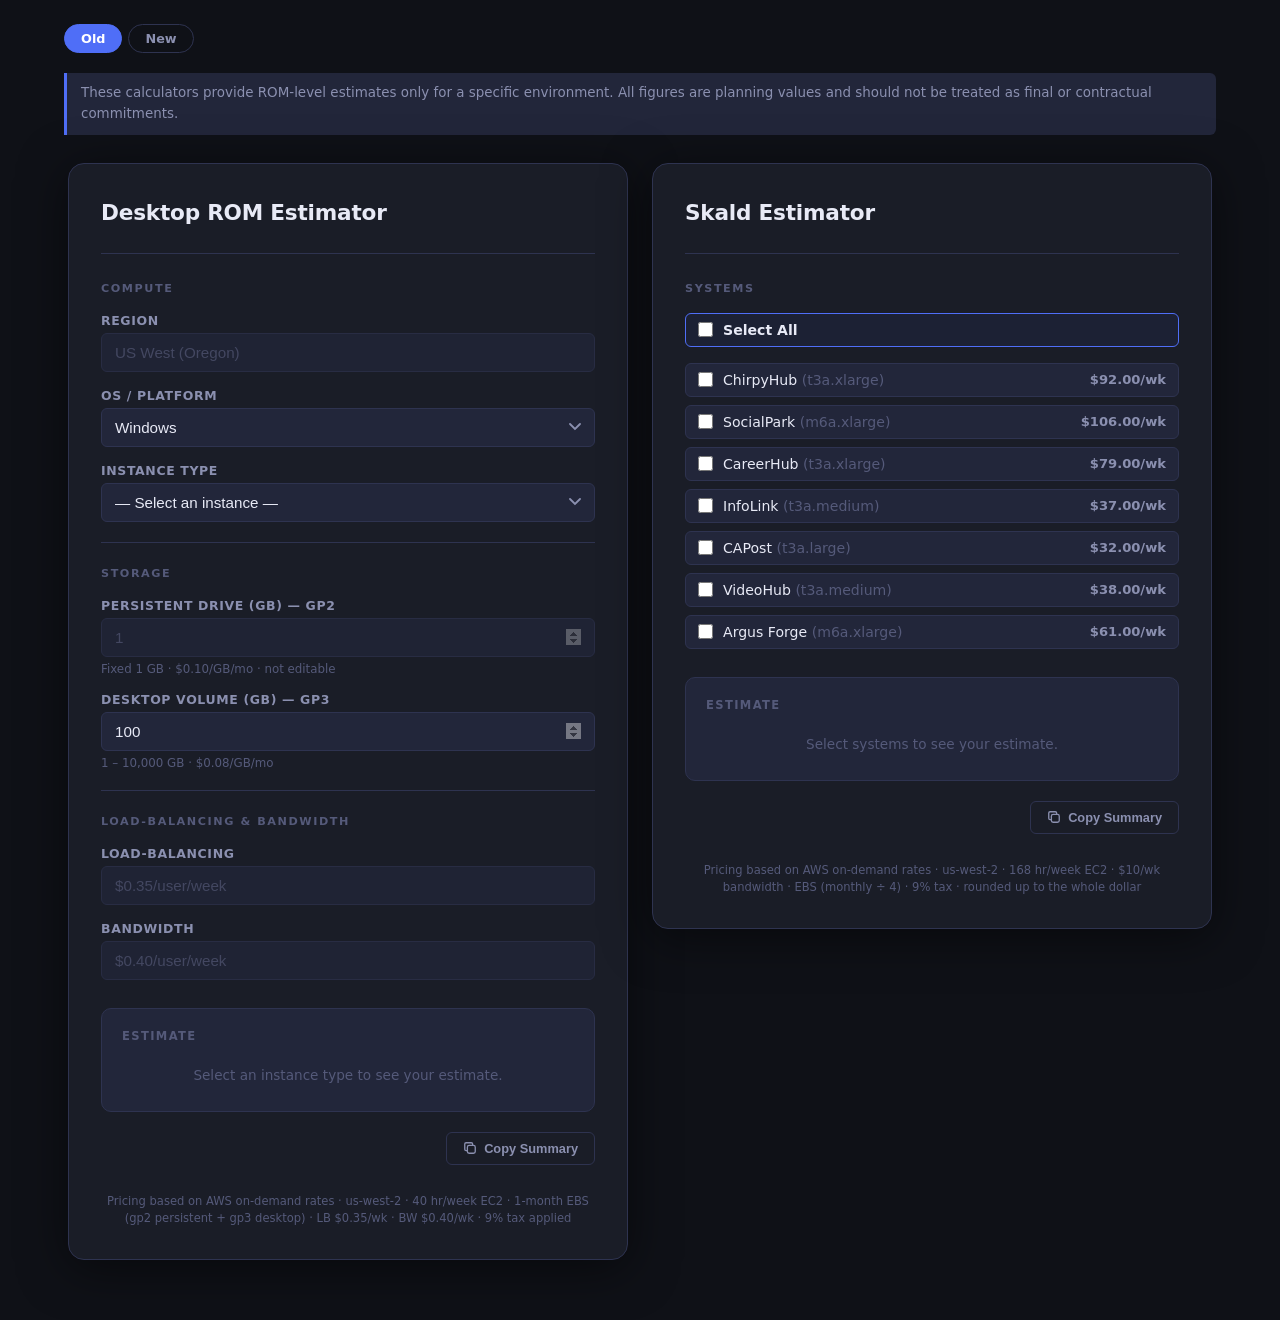
==== commit 76bd08c7: "added a new calculator version" ====
--- a/index.html
+++ b/index.html
@@ -4,320 +4,14 @@
   <meta charset="UTF-8" />
   <meta name="viewport" content="width=device-width, initial-scale=1.0" />
   <title>Desktop ROM Estimator</title>
-  <style>
-    *, *::before, *::after { box-sizing: border-box; margin: 0; padding: 0; }
-
-    :root {
-      --bg: #0f1117;
-      --surface: #1a1d27;
-      --surface2: #22263a;
-      --border: #2e3350;
-      --accent: #4f6ef7;
-      --accent-glow: rgba(79,110,247,0.18);
-      --text: #e8eaf6;
-      --text-muted: #8b90b0;
-      --text-dim: #555a7a;
-      --green: #3ecf8e;
-      --amber: #f5a623;
-      --red: #e05c5c;
-      --radius: 10px;
-      --radius-sm: 6px;
-    }
-
-    body {
-      font-family: 'Inter', 'Segoe UI', system-ui, sans-serif;
-      background: var(--bg);
-      color: var(--text);
-      min-height: 100vh;
-      padding: 40px 16px 60px;
-    }
-
-    /* ── Disclaimer ── */
-    .disclaimer {
-      max-width: 1152px;
-      margin: 0 auto 28px;
-      font-size: 0.84rem;
-      color: var(--text-muted);
-      line-height: 1.55;
-      background: var(--surface2);
-      border-left: 3px solid var(--accent);
-      border-radius: 0 var(--radius-sm) var(--radius-sm) 0;
-      padding: 10px 14px;
-    }
-
-    /* ── Card grid ── */
-    .page {
-      display: flex;
-      flex-wrap: wrap;
-      gap: 24px;
-      justify-content: center;
-      align-items: flex-start;
-    }
-
-    .card {
-      background: var(--surface);
-      border: 1px solid var(--border);
-      border-radius: 16px;
-      width: 100%;
-      max-width: 560px;
-      padding: 36px 32px 32px;
-      box-shadow: 0 8px 48px rgba(0,0,0,0.5);
-    }
-
-    /* ── Header ── */
-    .header { margin-bottom: 28px; }
-    .header h1 {
-      font-size: 1.35rem;
-      font-weight: 700;
-      letter-spacing: -0.01em;
-      color: var(--text);
-      margin-bottom: 4px;
-    }
-    .header .subtitle {
-      font-size: 0.72rem;
-      font-weight: 600;
-      letter-spacing: 0.12em;
-      text-transform: uppercase;
-      color: var(--accent);
-      margin-bottom: 14px;
-    }
-
-    /* ── Divider ── */
-    .divider {
-      border: none;
-      border-top: 1px solid var(--border);
-      margin: 24px 0;
-    }
-
-    /* ── Form ── */
-    .form-grid {
-      display: flex;
-      flex-direction: column;
-      gap: 16px;
-    }
-
-    .field { display: flex; flex-direction: column; gap: 5px; }
-    .field label {
-      font-size: 0.78rem;
-      font-weight: 600;
-      letter-spacing: 0.05em;
-      text-transform: uppercase;
-      color: var(--text-muted);
-    }
-
-    .field input,
-    .field select {
-      background: var(--surface2);
-      border: 1px solid var(--border);
-      border-radius: var(--radius-sm);
-      color: var(--text);
-      font-size: 0.95rem;
-      padding: 10px 13px;
-      width: 100%;
-      outline: none;
-      transition: border-color 0.15s, box-shadow 0.15s;
-      appearance: none;
-      -webkit-appearance: none;
-    }
-    .field select {
-      background-image: url("data:image/svg+xml,%3Csvg xmlns='http://www.w3.org/2000/svg' width='12' height='8' viewBox='0 0 12 8'%3E%3Cpath d='M1 1l5 5 5-5' stroke='%238b90b0' stroke-width='1.8' fill='none' stroke-linecap='round'/%3E%3C/svg%3E");
-      background-repeat: no-repeat;
-      background-position: right 13px center;
-      padding-right: 36px;
-      cursor: pointer;
-    }
-    .field input:focus,
-    .field select:focus {
-      border-color: var(--accent);
-      box-shadow: 0 0 0 3px var(--accent-glow);
-    }
-    .field input[readonly],
-    .field input:disabled {
-      color: var(--text-dim);
-      cursor: not-allowed;
-      opacity: 0.7;
-    }
-    .field input[type="number"]::-webkit-inner-spin-button,
-    .field input[type="number"]::-webkit-outer-spin-button { opacity: 0.4; }
-
-    /* Checkbox — must NOT inherit the input reset rules */
-    .field input[type="checkbox"] {
-      appearance: auto;
-      -webkit-appearance: auto;
-      background: revert;
-      border: revert;
-      padding: revert;
-      width: 15px;
-      height: 15px;
-      accent-color: var(--accent);
-      cursor: pointer;
-      flex-shrink: 0;
-      transition: none;
-      box-shadow: none;
-    }
-    .field input[type="checkbox"]:focus {
-      border: revert;
-      box-shadow: none;
-    }
-
-    .field .hint {
-      font-size: 0.74rem;
-      color: var(--text-dim);
-    }
-
-    /* ── Section label ── */
-    .section-label {
-      font-size: 0.7rem;
-      font-weight: 700;
-      letter-spacing: 0.14em;
-      text-transform: uppercase;
-      color: var(--text-dim);
-      margin-bottom: 2px;
-      margin-top: 4px;
-    }
-
-    /* ── Checkbox group ── */
-    .check-grid {
-      display: flex;
-      flex-direction: column;
-      gap: 8px;
-    }
-    .check-item {
-      display: flex;
-      align-items: center;
-      gap: 10px;
-      background: var(--surface2);
-      border: 1px solid var(--border);
-      border-radius: var(--radius-sm);
-      padding: 8px 12px;
-      cursor: pointer;
-      transition: border-color 0.15s, background 0.15s;
-    }
-    .check-item:hover {
-      border-color: var(--accent);
-      background: rgba(79,110,247,0.06);
-    }
-    .check-item input[type="checkbox"] {
-      appearance: auto;
-      -webkit-appearance: auto;
-      width: 15px;
-      height: 15px;
-      accent-color: var(--accent);
-      cursor: pointer;
-      flex-shrink: 0;
-    }
-    .check-item .check-label {
-      font-size: 0.88rem;
-      font-weight: 500;
-      color: var(--text);
-    }
-    .check-item .check-price {
-      margin-left: auto;
-      font-size: 0.82rem;
-      font-weight: 600;
-      color: var(--text-muted);
-      font-variant-numeric: tabular-nums;
-    }
-    .check-item .check-instance {
-      color: var(--text-dim);
-    }
-
-    /* ── Results ── */
-    .results {
-      background: var(--surface2);
-      border: 1px solid var(--border);
-      border-radius: var(--radius);
-      padding: 20px;
-      margin-top: 28px;
-    }
-    .results-title {
-      font-size: 0.72rem;
-      font-weight: 700;
-      letter-spacing: 0.12em;
-      text-transform: uppercase;
-      color: var(--text-dim);
-      margin-bottom: 16px;
-    }
-
-    .result-row {
-      display: flex;
-      justify-content: space-between;
-      align-items: baseline;
-      padding: 8px 0;
-      border-bottom: 1px solid var(--border);
-      gap: 12px;
-    }
-    .result-row:last-child { border-bottom: none; padding-bottom: 0; }
-
-    .result-row .label {
-      font-size: 0.85rem;
-      color: var(--text-muted);
-      flex-shrink: 0;
-    }
-    .result-row .sub {
-      font-size: 0.72rem;
-      color: var(--text-dim);
-      margin-top: 2px;
-    }
-    .result-row .value {
-      font-size: 1rem;
-      font-weight: 600;
-      font-variant-numeric: tabular-nums;
-      color: var(--text);
-      text-align: right;
-    }
-    .result-row.total .label { font-size: 0.9rem; font-weight: 700; color: var(--text); }
-    .result-row.total .value { font-size: 1.25rem; color: var(--green); }
-
-    .placeholder-msg {
-      font-size: 0.85rem;
-      color: var(--text-dim);
-      text-align: center;
-      padding: 8px 0;
-    }
-
-    /* ── Copy button ── */
-    .copy-row {
-      display: flex;
-      justify-content: flex-end;
-      margin-top: 20px;
-    }
-    .btn-copy {
-      display: inline-flex;
-      align-items: center;
-      gap: 7px;
-      background: transparent;
-      border: 1px solid var(--border);
-      border-radius: var(--radius-sm);
-      color: var(--text-muted);
-      font-size: 0.8rem;
-      font-weight: 600;
-      padding: 8px 16px;
-      cursor: pointer;
-      transition: border-color 0.15s, color 0.15s, background 0.15s;
-    }
-    .btn-copy:hover {
-      border-color: var(--accent);
-      color: var(--text);
-      background: var(--accent-glow);
-    }
-    .btn-copy.copied {
-      border-color: var(--green);
-      color: var(--green);
-    }
-    .btn-copy svg { flex-shrink: 0; }
-
-    /* ── Footer ── */
-    .footer {
-      margin-top: 28px;
-      font-size: 0.72rem;
-      color: var(--text-dim);
-      text-align: center;
-      line-height: 1.5;
-    }
-  </style>
+  <link rel="stylesheet" href="styles.css" />
 </head>
 <body>
+
+<nav class="topnav">
+  <a href="index.html" aria-current="page">Old</a>
+  <a href="menu.html">New</a>
+</nav>
 
 <div class="disclaimer">
   These calculators provide ROM-level estimates only for a specific environment.
--- a/styles.css
+++ b/styles.css
@@ -0,0 +1,394 @@
+*, *::before, *::after { box-sizing: border-box; margin: 0; padding: 0; }
+
+:root {
+  --bg: #0f1117;
+  --surface: #1a1d27;
+  --surface2: #22263a;
+  --border: #2e3350;
+  --accent: #4f6ef7;
+  --accent-glow: rgba(79,110,247,0.18);
+  --text: #e8eaf6;
+  --text-muted: #8b90b0;
+  --text-dim: #555a7a;
+  --green: #3ecf8e;
+  --amber: #f5a623;
+  --red: #e05c5c;
+  --radius: 10px;
+  --radius-sm: 6px;
+}
+
+body {
+  font-family: 'Inter', 'Segoe UI', system-ui, sans-serif;
+  background: var(--bg);
+  color: var(--text);
+  min-height: 100vh;
+  padding: 40px 16px 60px;
+}
+
+/* ── Disclaimer ── */
+.disclaimer {
+  max-width: 1152px;
+  margin: 0 auto 28px;
+  font-size: 0.84rem;
+  color: var(--text-muted);
+  line-height: 1.55;
+  background: var(--surface2);
+  border-left: 3px solid var(--accent);
+  border-radius: 0 var(--radius-sm) var(--radius-sm) 0;
+  padding: 10px 14px;
+}
+
+/* ── Card grid ── */
+.page {
+  display: flex;
+  flex-wrap: wrap;
+  gap: 24px;
+  justify-content: center;
+  align-items: flex-start;
+}
+
+.card {
+  background: var(--surface);
+  border: 1px solid var(--border);
+  border-radius: 16px;
+  width: 100%;
+  max-width: 560px;
+  padding: 36px 32px 32px;
+  box-shadow: 0 8px 48px rgba(0,0,0,0.5);
+}
+
+/* ── Header ── */
+.header { margin-bottom: 28px; }
+.header h1 {
+  font-size: 1.35rem;
+  font-weight: 700;
+  letter-spacing: -0.01em;
+  color: var(--text);
+  margin-bottom: 4px;
+}
+.header .subtitle {
+  font-size: 0.72rem;
+  font-weight: 600;
+  letter-spacing: 0.12em;
+  text-transform: uppercase;
+  color: var(--accent);
+  margin-bottom: 14px;
+}
+
+/* ── Divider ── */
+.divider {
+  border: none;
+  border-top: 1px solid var(--border);
+  margin: 24px 0;
+}
+
+/* ── Form ── */
+.form-grid {
+  display: flex;
+  flex-direction: column;
+  gap: 16px;
+}
+
+.field { display: flex; flex-direction: column; gap: 5px; }
+.field label {
+  font-size: 0.78rem;
+  font-weight: 600;
+  letter-spacing: 0.05em;
+  text-transform: uppercase;
+  color: var(--text-muted);
+}
+
+.field input,
+.field select {
+  background: var(--surface2);
+  border: 1px solid var(--border);
+  border-radius: var(--radius-sm);
+  color: var(--text);
+  font-size: 0.95rem;
+  padding: 10px 13px;
+  width: 100%;
+  outline: none;
+  transition: border-color 0.15s, box-shadow 0.15s;
+  appearance: none;
+  -webkit-appearance: none;
+}
+.field select {
+  background-image: url("data:image/svg+xml,%3Csvg xmlns='http://www.w3.org/2000/svg' width='12' height='8' viewBox='0 0 12 8'%3E%3Cpath d='M1 1l5 5 5-5' stroke='%238b90b0' stroke-width='1.8' fill='none' stroke-linecap='round'/%3E%3C/svg%3E");
+  background-repeat: no-repeat;
+  background-position: right 13px center;
+  padding-right: 36px;
+  cursor: pointer;
+}
+.field input:focus,
+.field select:focus {
+  border-color: var(--accent);
+  box-shadow: 0 0 0 3px var(--accent-glow);
+}
+.field input[readonly],
+.field input:disabled {
+  color: var(--text-dim);
+  cursor: not-allowed;
+  opacity: 0.7;
+}
+.field input[type="number"]::-webkit-inner-spin-button,
+.field input[type="number"]::-webkit-outer-spin-button { opacity: 0.4; }
+
+/* Checkbox — must NOT inherit the input reset rules */
+.field input[type="checkbox"] {
+  appearance: auto;
+  -webkit-appearance: auto;
+  background: revert;
+  border: revert;
+  padding: revert;
+  width: 15px;
+  height: 15px;
+  accent-color: var(--accent);
+  cursor: pointer;
+  flex-shrink: 0;
+  transition: none;
+  box-shadow: none;
+}
+.field input[type="checkbox"]:focus {
+  border: revert;
+  box-shadow: none;
+}
+
+.field .hint {
+  font-size: 0.74rem;
+  color: var(--text-dim);
+}
+
+/* ── Section label ── */
+.section-label {
+  font-size: 0.7rem;
+  font-weight: 700;
+  letter-spacing: 0.14em;
+  text-transform: uppercase;
+  color: var(--text-dim);
+  margin-bottom: 2px;
+  margin-top: 4px;
+}
+
+/* ── Checkbox group ── */
+.check-grid {
+  display: flex;
+  flex-direction: column;
+  gap: 8px;
+}
+.check-item {
+  display: flex;
+  align-items: center;
+  gap: 10px;
+  background: var(--surface2);
+  border: 1px solid var(--border);
+  border-radius: var(--radius-sm);
+  padding: 8px 12px;
+  cursor: pointer;
+  transition: border-color 0.15s, background 0.15s;
+}
+.check-item:hover {
+  border-color: var(--accent);
+  background: rgba(79,110,247,0.06);
+}
+.check-item input[type="checkbox"] {
+  appearance: auto;
+  -webkit-appearance: auto;
+  width: 15px;
+  height: 15px;
+  accent-color: var(--accent);
+  cursor: pointer;
+  flex-shrink: 0;
+}
+.check-item .check-label {
+  font-size: 0.88rem;
+  font-weight: 500;
+  color: var(--text);
+}
+.check-item .check-price {
+  margin-left: auto;
+  font-size: 0.82rem;
+  font-weight: 600;
+  color: var(--text-muted);
+  font-variant-numeric: tabular-nums;
+}
+.check-item .check-instance {
+  color: var(--text-dim);
+}
+
+/* ── Results ── */
+.results {
+  background: var(--surface2);
+  border: 1px solid var(--border);
+  border-radius: var(--radius);
+  padding: 20px;
+  margin-top: 28px;
+}
+.results-title {
+  font-size: 0.72rem;
+  font-weight: 700;
+  letter-spacing: 0.12em;
+  text-transform: uppercase;
+  color: var(--text-dim);
+  margin-bottom: 16px;
+}
+
+.result-row {
+  display: flex;
+  justify-content: space-between;
+  align-items: baseline;
+  padding: 8px 0;
+  border-bottom: 1px solid var(--border);
+  gap: 12px;
+}
+.result-row:last-child { border-bottom: none; padding-bottom: 0; }
+
+.result-row .label {
+  font-size: 0.85rem;
+  color: var(--text-muted);
+  flex-shrink: 0;
+}
+.result-row .sub {
+  font-size: 0.72rem;
+  color: var(--text-dim);
+  margin-top: 2px;
+}
+.result-row .value {
+  font-size: 1rem;
+  font-weight: 600;
+  font-variant-numeric: tabular-nums;
+  color: var(--text);
+  text-align: right;
+}
+.result-row.total .label { font-size: 0.9rem; font-weight: 700; color: var(--text); }
+.result-row.total .value { font-size: 1.25rem; color: var(--green); }
+
+.placeholder-msg {
+  font-size: 0.85rem;
+  color: var(--text-dim);
+  text-align: center;
+  padding: 8px 0;
+}
+
+/* ── Copy button ── */
+.copy-row {
+  display: flex;
+  justify-content: flex-end;
+  margin-top: 20px;
+}
+.btn-copy {
+  display: inline-flex;
+  align-items: center;
+  gap: 7px;
+  background: transparent;
+  border: 1px solid var(--border);
+  border-radius: var(--radius-sm);
+  color: var(--text-muted);
+  font-size: 0.8rem;
+  font-weight: 600;
+  padding: 8px 16px;
+  cursor: pointer;
+  transition: border-color 0.15s, color 0.15s, background 0.15s;
+}
+.btn-copy:hover {
+  border-color: var(--accent);
+  color: var(--text);
+  background: var(--accent-glow);
+}
+.btn-copy.copied {
+  border-color: var(--green);
+  color: var(--green);
+}
+.btn-copy svg { flex-shrink: 0; }
+
+/* ── Footer ── */
+.footer {
+  margin-top: 28px;
+  font-size: 0.72rem;
+  color: var(--text-dim);
+  text-align: center;
+  line-height: 1.5;
+}
+
+/* ── Old / New navigation ── */
+.topnav {
+  max-width: 1152px;
+  margin: -16px auto 20px;
+  display: flex;
+  gap: 6px;
+}
+.topnav a {
+  padding: 6px 16px;
+  border: 1px solid var(--border);
+  border-radius: 999px;
+  color: var(--text-muted);
+  text-decoration: none;
+  font-size: 0.8rem;
+  font-weight: 600;
+  transition: border-color 0.15s, color 0.15s;
+}
+.topnav a:hover { border-color: var(--accent); color: var(--text); }
+.topnav a[aria-current="page"] {
+  background: var(--accent);
+  border-color: var(--accent);
+  color: #fff;
+}
+
+/* ── Menu items (preset + quantity) ── */
+.menu-list {
+  display: flex;
+  flex-direction: column;
+  gap: 8px;
+}
+.menu-item {
+  display: flex;
+  align-items: center;
+  gap: 12px;
+  background: var(--surface2);
+  border: 1px solid var(--border);
+  border-radius: var(--radius-sm);
+  padding: 10px 12px;
+  transition: border-color 0.15s, background 0.15s;
+}
+.menu-item.active {
+  border-color: var(--accent);
+  background: rgba(79,110,247,0.06);
+}
+.menu-item .menu-text {
+  display: flex;
+  flex-direction: column;
+  gap: 2px;
+  min-width: 0;
+}
+.menu-item .menu-name {
+  font-size: 0.92rem;
+  font-weight: 600;
+  color: var(--text);
+}
+.menu-item .menu-detail {
+  font-size: 0.74rem;
+  color: var(--text-dim);
+}
+.menu-item .menu-price {
+  margin-left: auto;
+  font-size: 0.85rem;
+  font-weight: 600;
+  color: var(--text-muted);
+  font-variant-numeric: tabular-nums;
+  white-space: nowrap;
+}
+.menu-item .qty {
+  width: 68px;
+  flex-shrink: 0;
+  background: var(--bg);
+  border: 1px solid var(--border);
+  border-radius: var(--radius-sm);
+  color: var(--text);
+  font-size: 0.95rem;
+  padding: 7px 8px;
+  text-align: center;
+  outline: none;
+}
+.menu-item .qty:focus {
+  border-color: var(--accent);
+  box-shadow: 0 0 0 3px var(--accent-glow);
+}
